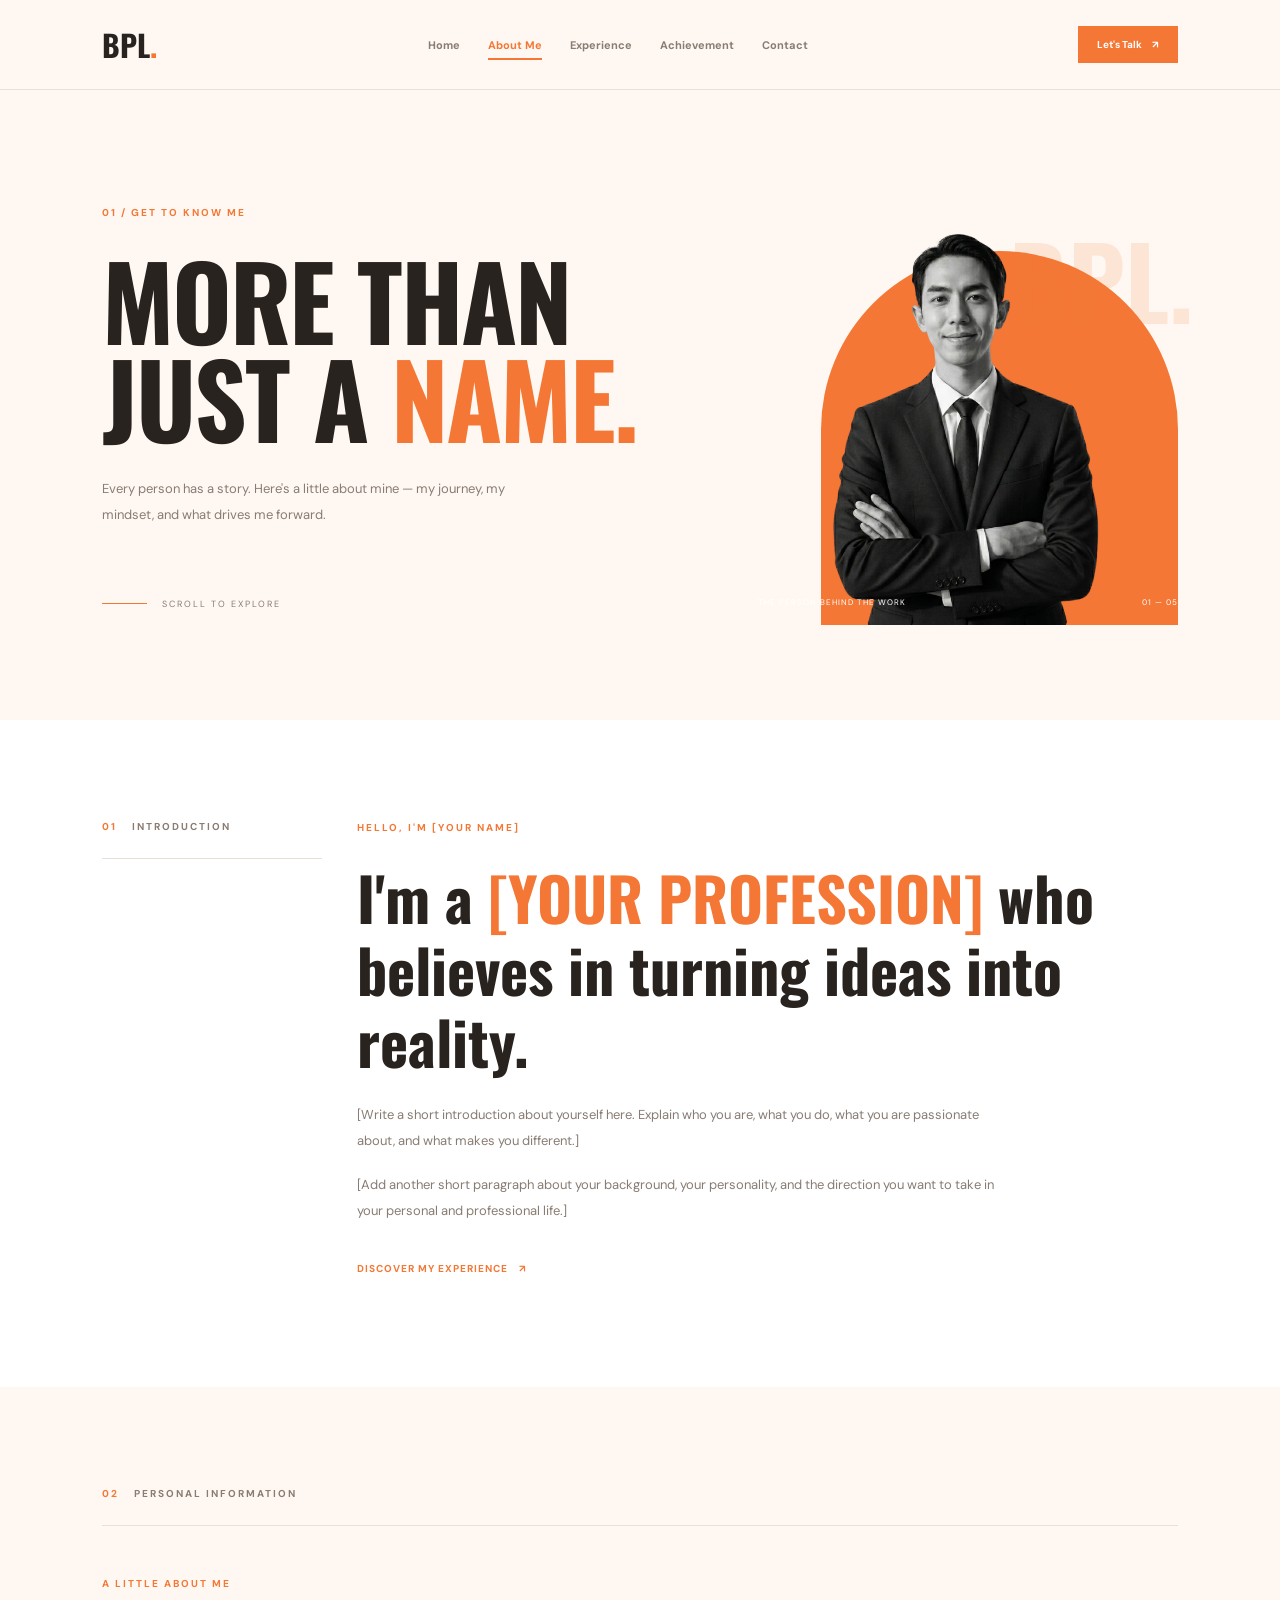
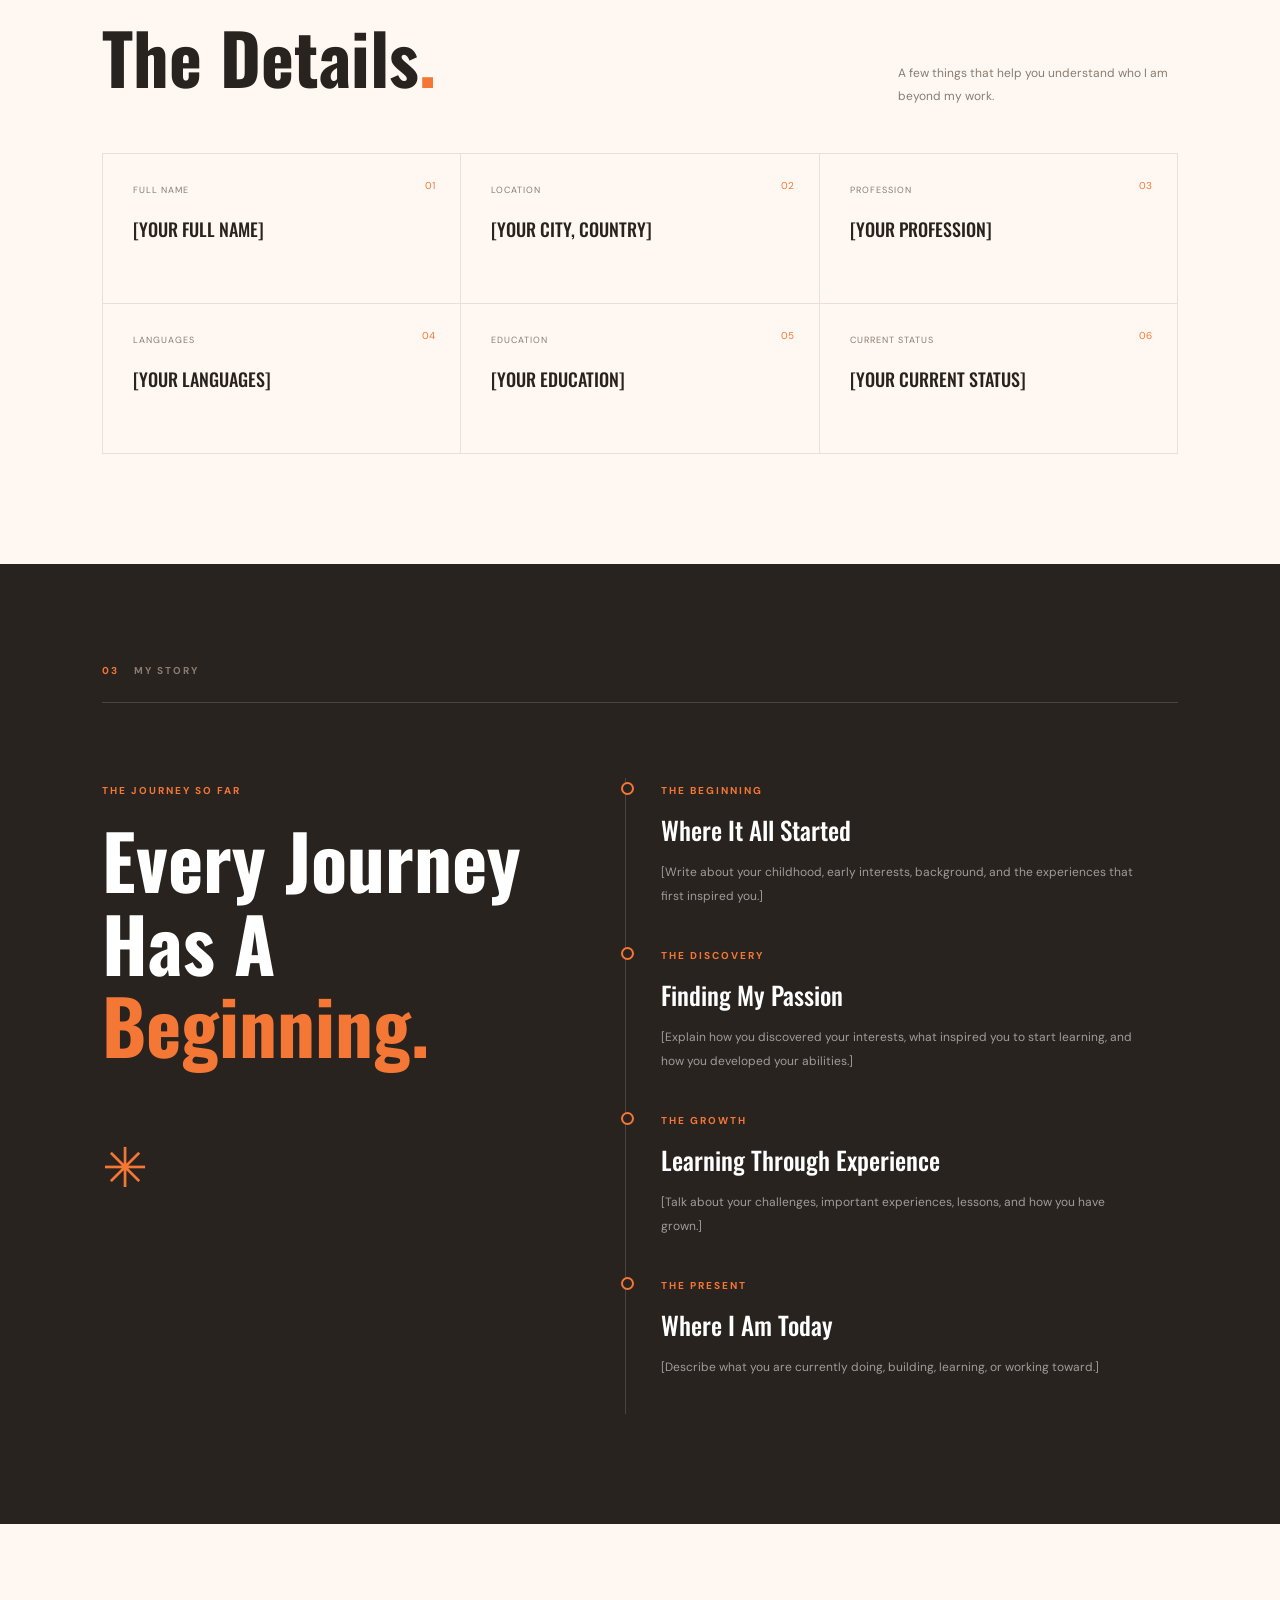
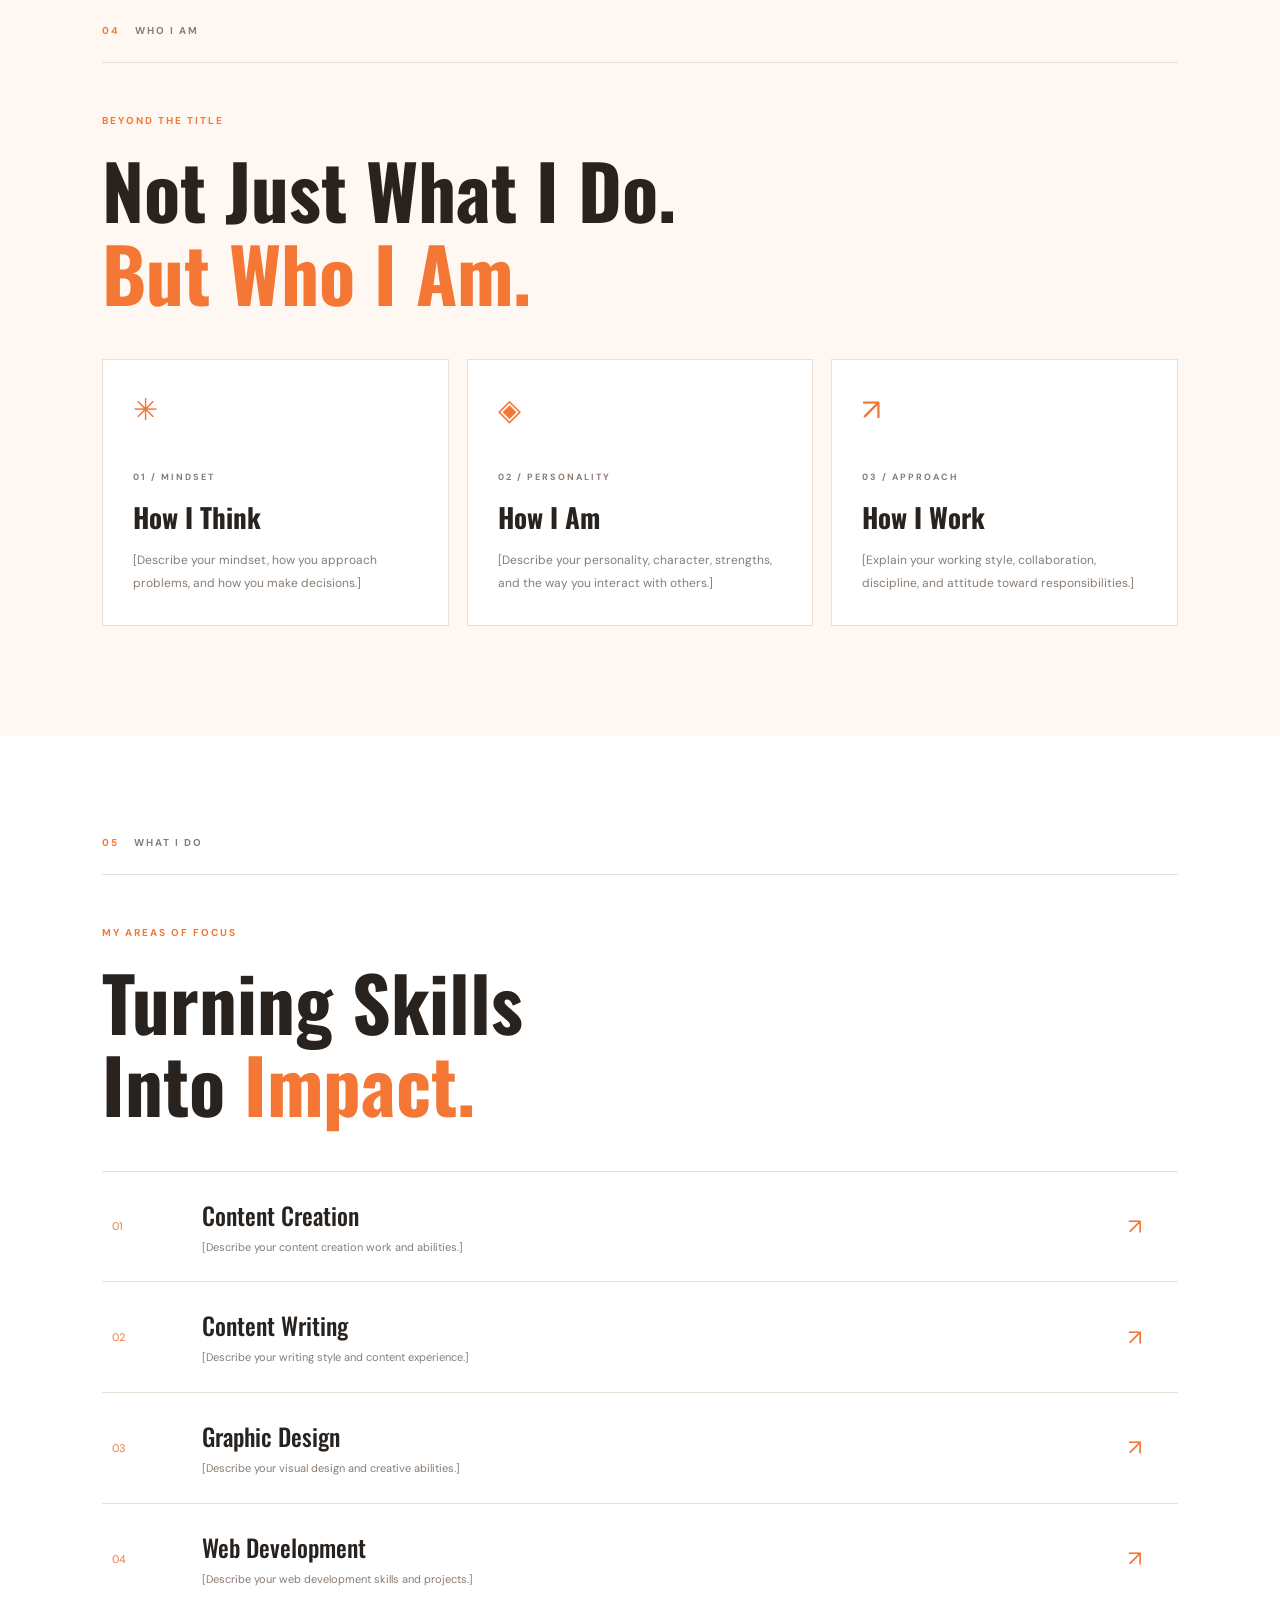
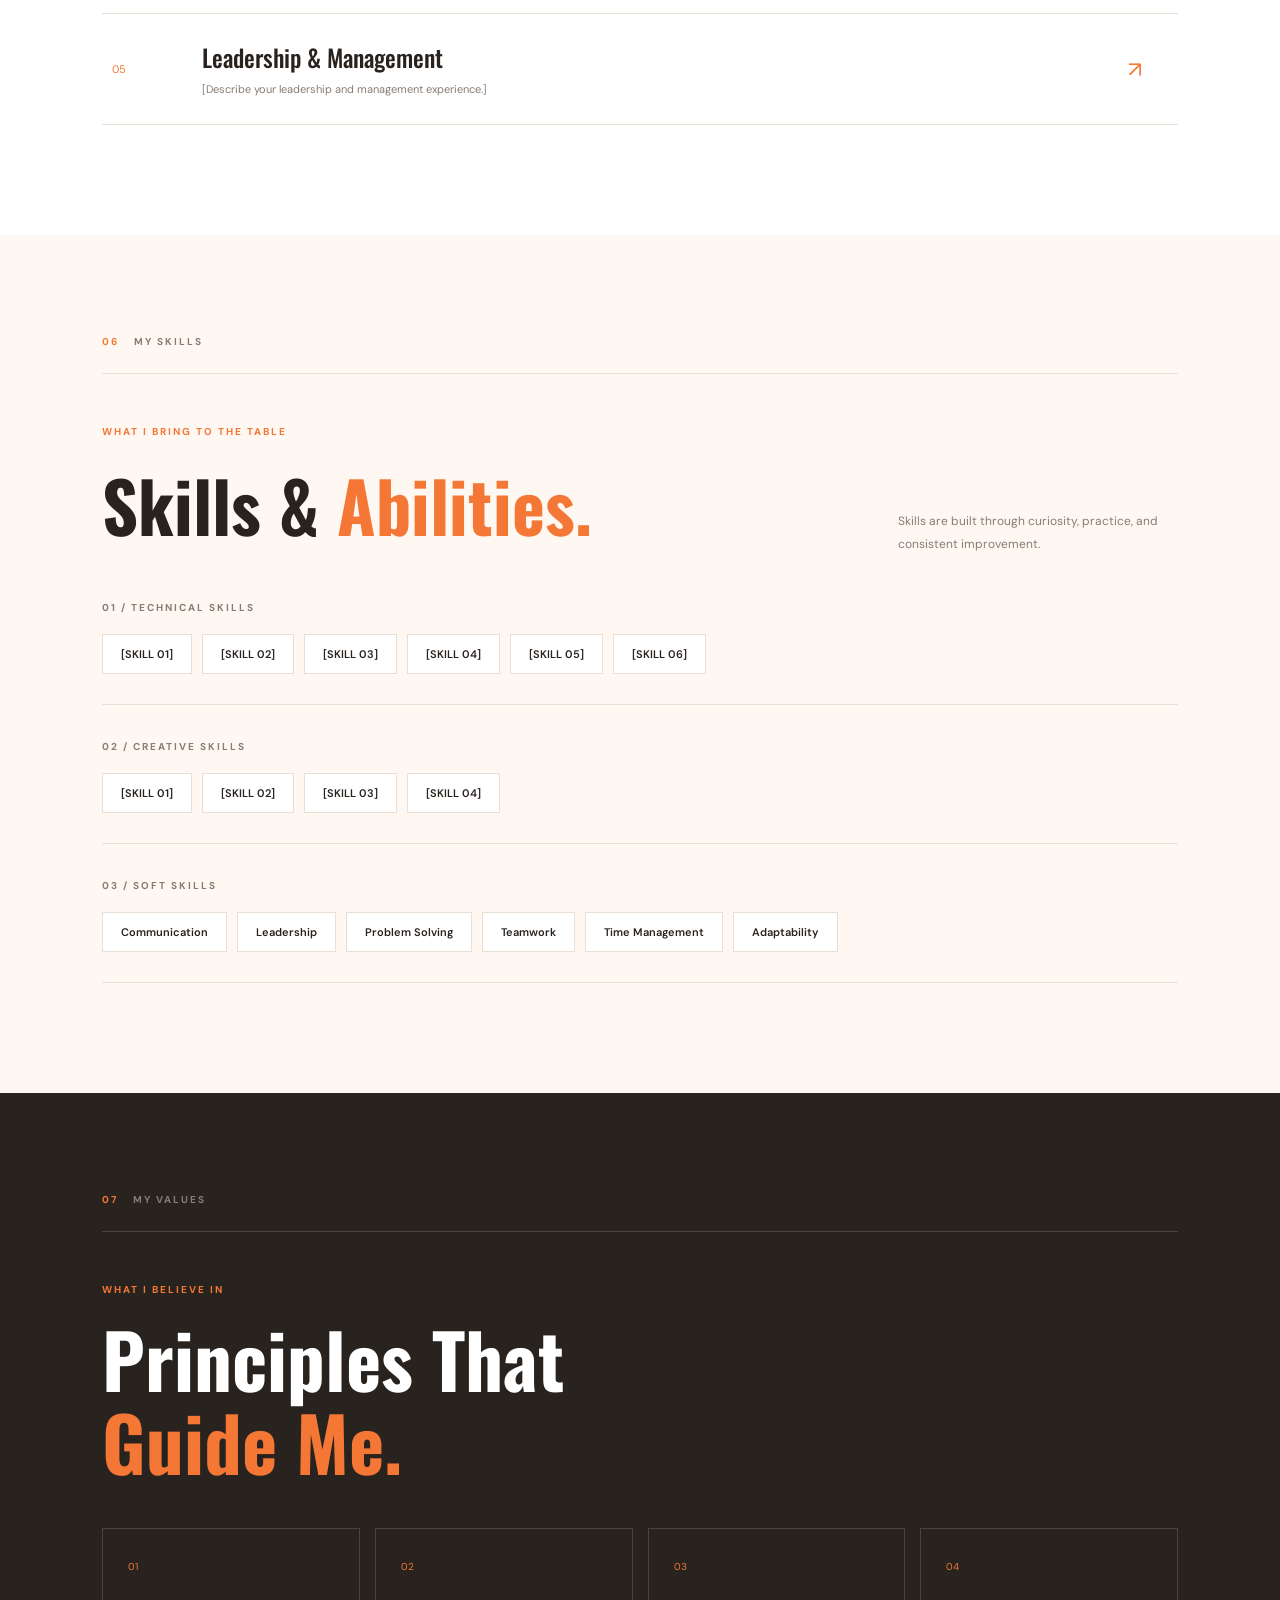
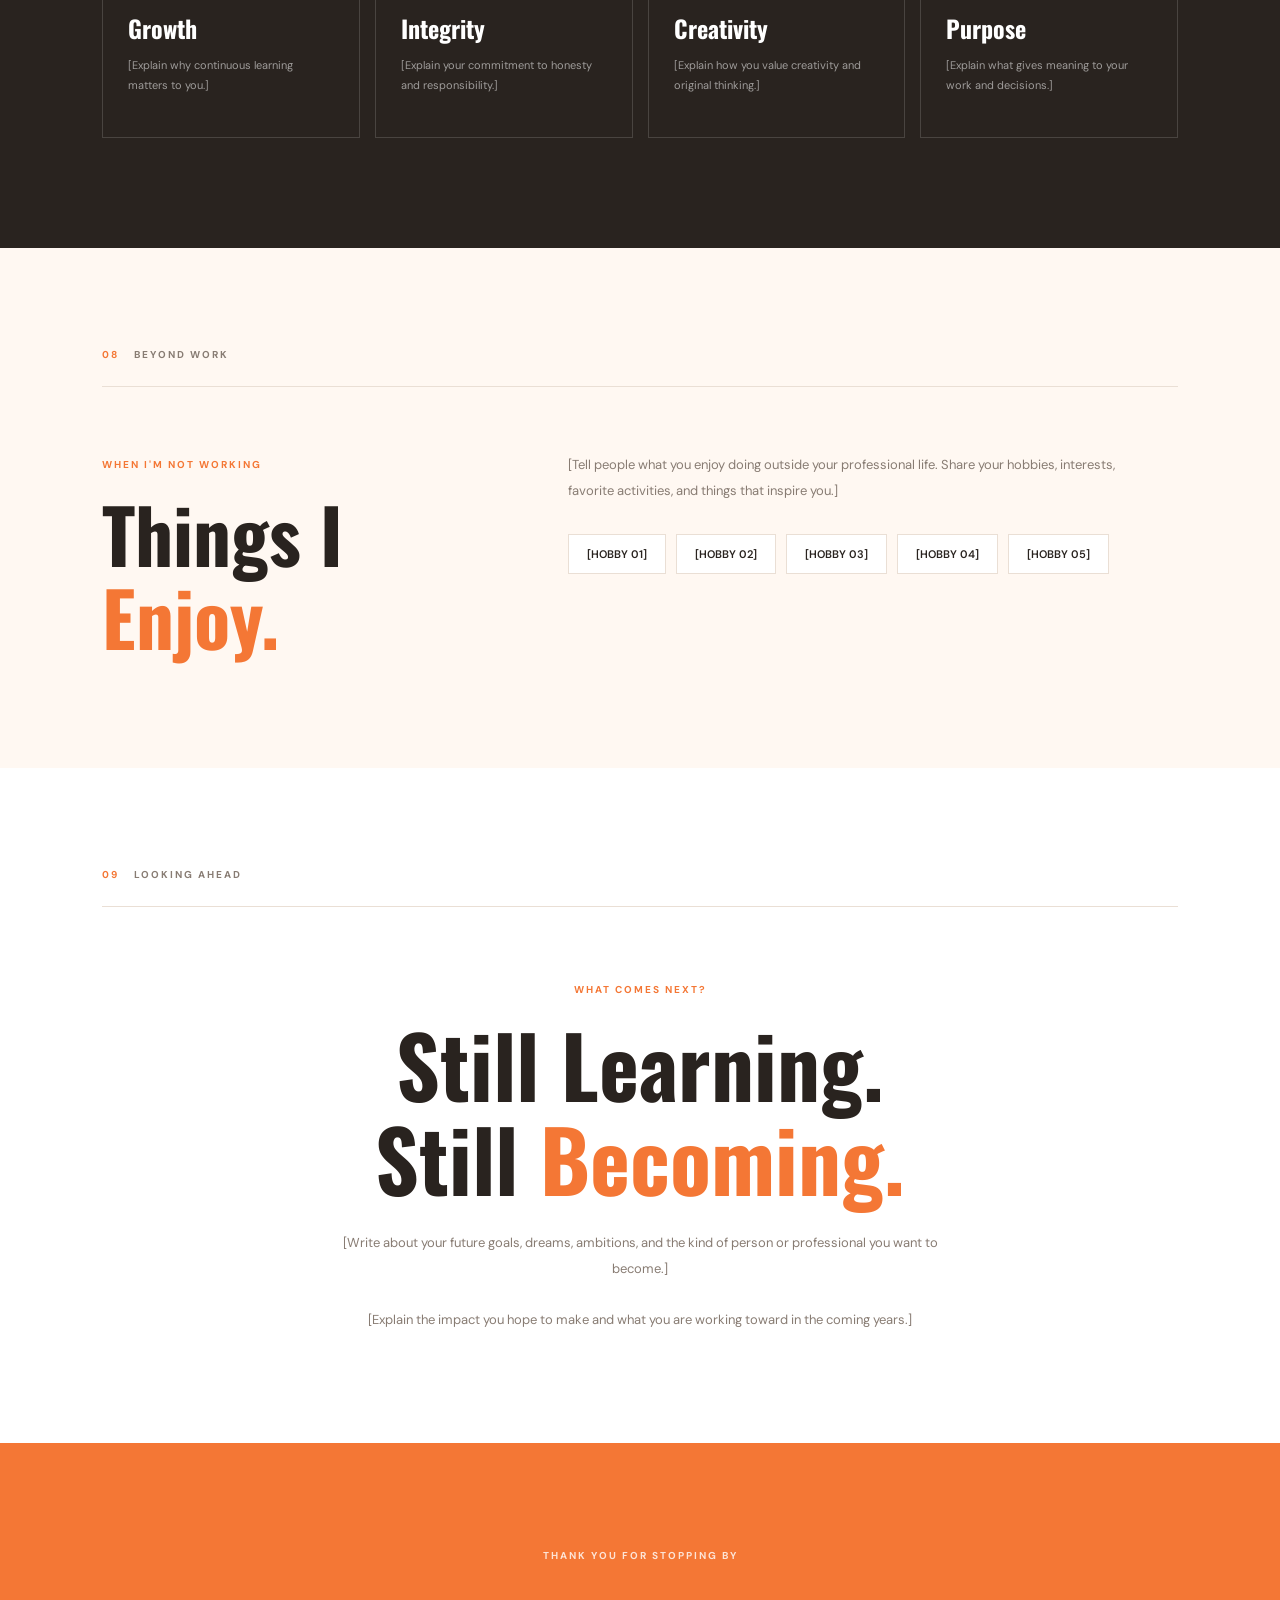
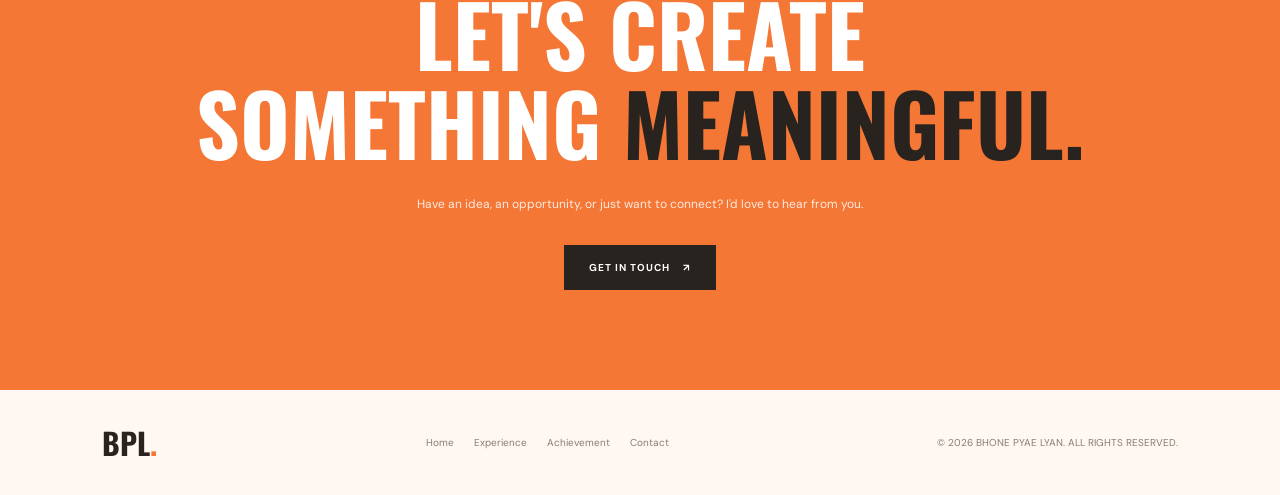
==== Pages/about.html @ 63e43ab2 "Create about.html" ====
<!DOCTYPE html>
<html lang="en">

<head>
    <meta charset="UTF-8">
    <meta name="viewport" content="width=device-width, initial-scale=1.0">

    <title>About Me | Bhone Pyae Lyan</title>

    <meta name="description" content="Get to know more about me, my background, skills, values and goals.">

    <link rel="stylesheet" href="../css/style.css">
    <link rel="stylesheet" href="../css/about.css">

    <link rel="preconnect" href="https://fonts.googleapis.com">
    <link rel="preconnect" href="https://fonts.gstatic.com" crossorigin>

    <link href="https://fonts.googleapis.com/css2?family=DM+Sans:wght@400;500;600;700;800&family=Oswald:wght@400;500;600;700&display=swap" rel="stylesheet">
</head>

<body class="about-page">

    <!-- NAVIGATION -->
    <header class="page-header">
        <a href="../index.html" class="page-logo">BPL<span>.</span></a>

        <nav class="page-nav">
            <a href="../index.html">Home</a>
            <a href="about.html" class="active">About Me</a>
            <a href="experience.html">Experience</a>
            <a href="achievement.html">Achievement</a>
            <a href="contact.html">Contact</a>
        </nav>

        <a href="contact.html" class="nav-contact-btn">
            Let's Talk <span>↗</span>
        </a>

        <button class="mobile-menu-btn" id="mobileMenuBtn" aria-label="Open navigation" aria-expanded="false">
            <span></span>
            <span></span>
        </button>
    </header>


    <main>

        <!-- PAGE HERO -->
        <section class="about-hero">

            <div class="about-hero-left">

                <span class="about-eyebrow">
                    01 / GET TO KNOW ME
                </span>

                <h1>
                    MORE THAN<br>
                    JUST A <span>NAME.</span>
                </h1>

                <p class="about-hero-description">
                    Every person has a story.
                    Here's a little about mine —
                    my journey, my mindset, and what drives me forward.
                </p>

                <div class="about-hero-bottom">
                    <span class="about-scroll-line"></span>
                    <span>SCROLL TO EXPLORE</span>
                </div>

            </div>

            <div class="about-hero-right">

                <div class="about-image-frame">
                    <div class="about-image-orange"></div>

                    <img
                        src="../image/Profile.png"
                        alt="Your profile portrait"
                        class="about-main-image"
                    >

                    <div class="about-image-caption">
                        <span>THE PERSON BEHIND THE WORK</span>
                        <span>01 — 05</span>
                    </div>
                </div>

                <div class="about-image-decoration">BPL.</div>

            </div>

        </section>


        <!-- INTRODUCTION -->
        <section class="about-intro-section">

            <div class="about-section-label">
                <span>01</span>
                <span>INTRODUCTION</span>
            </div>

            <div class="about-intro-content">

                <span class="about-small-heading">
                    HELLO, I'M [YOUR NAME]
                </span>

                <h2>
                    I'm a <span>[YOUR PROFESSION]</span>
                    who believes in turning ideas into reality.
                </h2>

                <p>
                    [Write a short introduction about yourself here.
                    Explain who you are, what you do, what you are
                    passionate about, and what makes you different.]
                </p>

                <p>
                    [Add another short paragraph about your background,
                    your personality, and the direction you want to take
                    in your personal and professional life.]
                </p>

                <a href="../Pages/experience.html" class="about-text-link">
                    DISCOVER MY EXPERIENCE <span>↗</span>
                </a>

            </div>

        </section>


        <!-- PERSONAL INFORMATION -->
        <section class="about-personal-section">

            <div class="about-section-label">
                <span>02</span>
                <span>PERSONAL INFORMATION</span>
            </div>

            <div class="about-personal-heading">
                <div>
                    <span class="about-small-heading">A LITTLE ABOUT ME</span>
                    <h2>The Details<span>.</span></h2>
                </div>

                <p>
                    A few things that help you understand
                    who I am beyond my work.
                </p>
            </div>

            <div class="personal-info-grid">

                <div class="personal-info-card">
                    <span class="info-number">01</span>
                    <span class="info-label">FULL NAME</span>
                    <h3>[YOUR FULL NAME]</h3>
                </div>

                <div class="personal-info-card">
                    <span class="info-number">02</span>
                    <span class="info-label">LOCATION</span>
                    <h3>[YOUR CITY, COUNTRY]</h3>
                </div>

                <div class="personal-info-card">
                    <span class="info-number">03</span>
                    <span class="info-label">PROFESSION</span>
                    <h3>[YOUR PROFESSION]</h3>
                </div>

                <div class="personal-info-card">
                    <span class="info-number">04</span>
                    <span class="info-label">LANGUAGES</span>
                    <h3>[YOUR LANGUAGES]</h3>
                </div>

                <div class="personal-info-card">
                    <span class="info-number">05</span>
                    <span class="info-label">EDUCATION</span>
                    <h3>[YOUR EDUCATION]</h3>
                </div>

                <div class="personal-info-card">
                    <span class="info-number">06</span>
                    <span class="info-label">CURRENT STATUS</span>
                    <h3>[YOUR CURRENT STATUS]</h3>
                </div>

            </div>

        </section>


        <!-- MY STORY -->
        <section class="about-story-section">

            <div class="about-section-label">
                <span>03</span>
                <span>MY STORY</span>
            </div>

            <div class="about-story-layout">

                <div class="about-story-title">
                    <span class="about-small-heading">THE JOURNEY SO FAR</span>
                    <h2>
                        Every Journey<br>
                        Has A <span>Beginning.</span>
                    </h2>

                    <div class="story-decoration">
                        <span>✳</span>
                    </div>
                </div>

                <div class="about-story-content">

                    <div class="story-block">
                        <span class="story-period">THE BEGINNING</span>
                        <h3>Where It All Started</h3>
                        <p>
                            [Write about your childhood, early interests,
                            background, and the experiences that first
                            inspired you.]
                        </p>
                    </div>

                    <div class="story-block">
                        <span class="story-period">THE DISCOVERY</span>
                        <h3>Finding My Passion</h3>
                        <p>
                            [Explain how you discovered your interests,
                            what inspired you to start learning,
                            and how you developed your abilities.]
                        </p>
                    </div>

                    <div class="story-block">
                        <span class="story-period">THE GROWTH</span>
                        <h3>Learning Through Experience</h3>
                        <p>
                            [Talk about your challenges, important
                            experiences, lessons, and how you have grown.]
                        </p>
                    </div>

                    <div class="story-block">
                        <span class="story-period">THE PRESENT</span>
                        <h3>Where I Am Today</h3>
                        <p>
                            [Describe what you are currently doing,
                            building, learning, or working toward.]
                        </p>
                    </div>

                </div>

            </div>

        </section>


        <!-- WHO I AM -->
        <section class="about-personality-section">

            <div class="about-section-label">
                <span>04</span>
                <span>WHO I AM</span>
            </div>

            <div class="personality-heading">
                <span class="about-small-heading">BEYOND THE TITLE</span>
                <h2>Not Just What I Do.<br><span>But Who I Am.</span></h2>
            </div>

            <div class="personality-grid">

                <article class="personality-card">
                    <span class="personality-icon">✳</span>
                    <span class="personality-index">01 / MINDSET</span>
                    <h3>How I Think</h3>
                    <p>
                        [Describe your mindset, how you approach
                        problems, and how you make decisions.]
                    </p>
                </article>

                <article class="personality-card">
                    <span class="personality-icon">◈</span>
                    <span class="personality-index">02 / PERSONALITY</span>
                    <h3>How I Am</h3>
                    <p>
                        [Describe your personality, character,
                        strengths, and the way you interact with others.]
                    </p>
                </article>

                <article class="personality-card">
                    <span class="personality-icon">↗</span>
                    <span class="personality-index">03 / APPROACH</span>
                    <h3>How I Work</h3>
                    <p>
                        [Explain your working style, collaboration,
                        discipline, and attitude toward responsibilities.]
                    </p>
                </article>

            </div>

        </section>


        <!-- WHAT I DO -->
        <section class="about-services-section">

            <div class="about-section-label">
                <span>05</span>
                <span>WHAT I DO</span>
            </div>

            <div class="about-services-heading">
                <span class="about-small-heading">MY AREAS OF FOCUS</span>
                <h2>Turning Skills<br>Into <span>Impact.</span></h2>
            </div>

            <div class="service-list">

                <div class="service-item">
                    <span class="service-number">01</span>
                    <div>
                        <h3>Content Creation</h3>
                        <p>[Describe your content creation work and abilities.]</p>
                    </div>
                    <span class="service-arrow">↗</span>
                </div>

                <div class="service-item">
                    <span class="service-number">02</span>
                    <div>
                        <h3>Content Writing</h3>
                        <p>[Describe your writing style and content experience.]</p>
                    </div>
                    <span class="service-arrow">↗</span>
                </div>

                <div class="service-item">
                    <span class="service-number">03</span>
                    <div>
                        <h3>Graphic Design</h3>
                        <p>[Describe your visual design and creative abilities.]</p>
                    </div>
                    <span class="service-arrow">↗</span>
                </div>

                <div class="service-item">
                    <span class="service-number">04</span>
                    <div>
                        <h3>Web Development</h3>
                        <p>[Describe your web development skills and projects.]</p>
                    </div>
                    <span class="service-arrow">↗</span>
                </div>

                <div class="service-item">
                    <span class="service-number">05</span>
                    <div>
                        <h3>Leadership & Management</h3>
                        <p>[Describe your leadership and management experience.]</p>
                    </div>
                    <span class="service-arrow">↗</span>
                </div>

            </div>

        </section>


        <!-- SKILLS -->
        <section class="about-skills-section">

            <div class="about-section-label">
                <span>06</span>
                <span>MY SKILLS</span>
            </div>

            <div class="skills-heading">
                <div>
                    <span class="about-small-heading">WHAT I BRING TO THE TABLE</span>
                    <h2>Skills & <span>Abilities.</span></h2>
                </div>

                <p>
                    Skills are built through curiosity,
                    practice, and consistent improvement.
                </p>
            </div>

            <div class="skills-groups">

                <div class="skills-group">
                    <span class="skills-group-label">01 / TECHNICAL SKILLS</span>

                    <div class="skill-tags">
                        <span>[SKILL 01]</span>
                        <span>[SKILL 02]</span>
                        <span>[SKILL 03]</span>
                        <span>[SKILL 04]</span>
                        <span>[SKILL 05]</span>
                        <span>[SKILL 06]</span>
                    </div>
                </div>

                <div class="skills-group">
                    <span class="skills-group-label">02 / CREATIVE SKILLS</span>

                    <div class="skill-tags">
                        <span>[SKILL 01]</span>
                        <span>[SKILL 02]</span>
                        <span>[SKILL 03]</span>
                        <span>[SKILL 04]</span>
                    </div>
                </div>

                <div class="skills-group">
                    <span class="skills-group-label">03 / SOFT SKILLS</span>

                    <div class="skill-tags">
                        <span>Communication</span>
                        <span>Leadership</span>
                        <span>Problem Solving</span>
                        <span>Teamwork</span>
                        <span>Time Management</span>
                        <span>Adaptability</span>
                    </div>
                </div>

            </div>

        </section>


        <!-- MY VALUES -->
        <section class="about-values-section">

            <div class="about-section-label">
                <span>07</span>
                <span>MY VALUES</span>
            </div>

            <div class="values-heading">
                <span class="about-small-heading">WHAT I BELIEVE IN</span>
                <h2>Principles That<br><span>Guide Me.</span></h2>
            </div>

            <div class="values-grid">

                <div class="value-card">
                    <span>01</span>
                    <h3>Growth</h3>
                    <p>[Explain why continuous learning matters to you.]</p>
                </div>

                <div class="value-card">
                    <span>02</span>
                    <h3>Integrity</h3>
                    <p>[Explain your commitment to honesty and responsibility.]</p>
                </div>

                <div class="value-card">
                    <span>03</span>
                    <h3>Creativity</h3>
                    <p>[Explain how you value creativity and original thinking.]</p>
                </div>

                <div class="value-card">
                    <span>04</span>
                    <h3>Purpose</h3>
                    <p>[Explain what gives meaning to your work and decisions.]</p>
                </div>

            </div>

        </section>


        <!-- INTERESTS -->
        <section class="about-interests-section">

            <div class="about-section-label">
                <span>08</span>
                <span>BEYOND WORK</span>
            </div>

            <div class="interests-layout">

                <div>
                    <span class="about-small-heading">WHEN I'M NOT WORKING</span>
                    <h2>Things I<br><span>Enjoy.</span></h2>
                </div>

                <div class="interests-content">
                    <p>
                        [Tell people what you enjoy doing outside your
                        professional life. Share your hobbies, interests,
                        favorite activities, and things that inspire you.]
                    </p>

                    <div class="interest-tags">
                        <span>[HOBBY 01]</span>
                        <span>[HOBBY 02]</span>
                        <span>[HOBBY 03]</span>
                        <span>[HOBBY 04]</span>
                        <span>[HOBBY 05]</span>
                    </div>
                </div>

            </div>

        </section>


        <!-- FUTURE GOALS -->
        <section class="about-goals-section">

            <div class="about-section-label">
                <span>09</span>
                <span>LOOKING AHEAD</span>
            </div>

            <div class="goals-content">

                <span class="about-small-heading">WHAT COMES NEXT?</span>

                <h2>
                    Still Learning.<br>
                    Still <span>Becoming.</span>
                </h2>

                <p>
                    [Write about your future goals, dreams,
                    ambitions, and the kind of person or professional
                    you want to become.]
                </p>

                <p>
                    [Explain the impact you hope to make and
                    what you are working toward in the coming years.]
                </p>

            </div>

        </section>


        <!-- CTA -->
        <section class="about-cta-section">

            <span class="about-small-heading">THANK YOU FOR STOPPING BY</span>

            <h2>
                LET'S CREATE<br>
                SOMETHING <span>MEANINGFUL.</span>
            </h2>

            <p>
                Have an idea, an opportunity, or just want to connect?
                I'd love to hear from you.
            </p>

            <a href="contact.html" class="about-cta-button">
                GET IN TOUCH <span>↗</span>
            </a>

        </section>

    </main>


    <!-- FOOTER -->
    <footer class="about-footer">

        <a href="../index.html" class="page-logo">
            BPL<span>.</span>
        </a>

        <div class="about-footer-links">
            <a href="../index.html">Home</a>
            <a href="experience.html">Experience</a>
            <a href="achievement.html">Achievement</a>
            <a href="contact.html">Contact</a>
        </div>

        <p>© 2026 BHONE PYAE LYAN. ALL RIGHTS RESERVED.</p>

    </footer>


    <script src="../JS/about.js"></script>

</body>
</html>
---- css/style.css ----
/* =========================================
   BPL PORTFOLIO
   STYLE SHEET
========================================= */

:root {
    --orange: #f47735;
    --orange-dark: #df5c20;
    --cream: #fff8f2;
    --dark: #29231f;
    --text: #766b63;
    --muted: #a49a91;
    --border: #eadfd5;
    --white: #ffffff;
    --heading: "Oswald", sans-serif;
    --body: "DM Sans", sans-serif;
}

* {
    margin: 0;
    padding: 0;
    box-sizing: border-box;
}

html {
    scroll-behavior: smooth;
    scroll-padding-top: 80px;
}

body {
    font-family: var(--body);
    color: var(--dark);
    background: var(--cream);
    overflow-x: hidden;
}

button,
a {
    font: inherit;
    -webkit-tap-highlight-color: transparent;
}

a {
    color: inherit;
    text-decoration: none;
}

button {
    cursor: pointer;
}

img {
    display: block;
    max-width: 100%;
}

.section {
    position: relative;
    padding: 110px 8%;
}

/* LOADER */

.loader {
    position: fixed;
    inset: 0;
    z-index: 9999;
    display: flex;
    flex-direction: column;
    align-items: center;
    justify-content: center;
    gap: 18px;
    background: var(--dark);
    color: white;
    transition: opacity .5s ease, visibility .5s ease;
}

.loader span {
    font-family: var(--heading);
    font-size: 35px;
    letter-spacing: 5px;
}

.loader-line {
    width: 90px;
    height: 3px;
    background: var(--orange);
    animation: loaderMove 1s infinite alternate;
}

.loader.hide {
    opacity: 0;
    visibility: hidden;
}

@keyframes loaderMove {
    from { width: 20px; }
    to { width: 110px; }
}

/* HERO */

.hero {
    position: relative;
    min-height: 100vh;
    padding: 35px 8% 80px;
    overflow: hidden;
    background: var(--cream);
}

.hero-top {
    position: relative;
    z-index: 5;
    display: flex;
    align-items: center;
    justify-content: space-between;
}

.mini-logo {
    display: flex;
    align-items: center;
    gap: 8px;
    font-family: var(--heading);
    font-size: 27px;
    font-weight: 700;
}

.mini-logo > span:last-child {
    color: var(--orange);
}

.mini-logo-dot,
.status-dot {
    width: 9px;
    height: 9px;
    border-radius: 50%;
    background: var(--orange);
}

.hero-status {
    display: flex;
    align-items: center;
    gap: 10px;
    color: var(--text);
    font-size: 12px;
}

.hero-status .status-dot {
    background: #6c9b64;
    box-shadow: 0 0 0 5px rgba(108,155,100,.12);
}

.hero-outline {
    position: absolute;
    border: 1px solid rgba(244,119,53,.13);
    border-radius: 50%;
    pointer-events: none;
}

.outline-one {
    width: 570px;
    height: 570px;
    right: -80px;
    top: 120px;
}

.outline-two {
    width: 430px;
    height: 430px;
    right: -10px;
    top: 190px;
}

.hero-content {
    position: relative;
    z-index: 3;
    width: 60%;
    padding-top: 120px;
}

.hero-small-text,
.section-eyebrow,
.panel-label {
    color: var(--orange);
    font-size: 11px;
    font-weight: 700;
    letter-spacing: 3px;
}

.hero-logo {
    margin: 10px 0 28px;
    font-family: var(--heading);
    font-size: clamp(75px, 12vw, 170px);
    line-height: .95;
    font-weight: 700;
    letter-spacing: -5px;
}

.logo-f {
    color: var(--orange);
}

.logo-period {
    color: var(--orange);
}

.hero-caption {
    position: relative;
    max-width: 440px;
    padding-left: 28px;
}

.quote-symbol {
    position: absolute;
    left: 0;
    top: -15px;
    color: var(--orange);
    font-family: Georgia, serif;
    font-size: 35px;
}

.hero-caption p {
    color: var(--text);
    font-size: 13px;
    line-height: 1.9;
}

.quote-divider {
    width: 35px;
    height: 2px;
    margin: 17px 0 12px;
    background: var(--orange);
}

.quote-author {
    display: flex;
    flex-direction: column;
    font-size: 12px;
    font-weight: 700;
}

.quote-author small {
    margin-top: 3px;
    color: var(--muted);
    font-size: 10px;
    font-weight: 400;
}

.hero-nav {
    display: flex;
    flex-wrap: wrap;
    gap: 12px 28px;
    margin-top: 48px;
}

.nav-link {
    display: flex;
    align-items: center;
    gap: 8px;
    font-size: 12px;
    font-weight: 700;
    transition: color .25s ease;
}

.nav-link:hover {
    color: var(--orange);
}

.nav-icon {
    color: var(--orange);
    font-size: 10px;
}

.hero-portrait {
    position: absolute;
    right: 9%;
    bottom: 0;
    width: 34%;
    height: 70%;
}

.portrait-orange {
    position: absolute;
    right: 0;
    bottom: 0;
    width: 90%;
    height: 75%;
    background: var(--orange);
    border-radius: 220px 220px 0 0;
}

.portrait-outline {
    position: absolute;
    top: 0;
    right: -25px;
    width: 90%;
    height: 85%;
    border: 1px solid var(--orange);
    border-radius: 220px 220px 0 0;
}

.hero-profile {
    position: absolute;
    z-index: 2;
    right: 0;
    bottom: 0;
    width: 100%;
    height: 100%;
    object-fit: contain;
    object-position: bottom;
    transition: transform .2s ease;
}

.portrait-label {
    position: absolute;
    z-index: 3;
    right: -25px;
    bottom: 35px;
    display: flex;
    flex-direction: column;
    gap: 5px;
    color: white;
    font-size: 9px;
    letter-spacing: 2px;
}

.hero-decoration {
    position: absolute;
    right: 6%;
    top: 22%;
    display: flex;
    gap: 8px;
}

.deco-dot {
    width: 5px;
    height: 5px;
    border-radius: 50%;
    background: var(--orange);
}

.hero-bottom-note {
    position: absolute;
    left: 8%;
    bottom: 25px;
    display: flex;
    align-items: center;
    gap: 15px;
    color: var(--muted);
    font-size: 9px;
    letter-spacing: 2px;
}

.scroll-arrow {
    color: var(--orange);
    font-size: 20px;
}

/* ABOUT */

.about-section {
    display: grid;
    grid-template-columns: 250px 1fr;
    min-height: 650px;
    padding: 0;
    background: var(--dark);
    color: white;
}

.about-sidebar {
    position: relative;
    display: flex;
    flex-direction: column;
    padding: 80px 40px;
    border-right: 1px solid rgba(255,255,255,.1);
}

.sidebar-heading {
    margin-bottom: 65px;
    color: var(--orange);
    font-size: 10px;
    letter-spacing: 2px;
}

.sidebar-circle {
    position: absolute;
    top: 125px;
    left: 40px;
    width: 65px;
    height: 65px;
    border: 1px solid rgba(244,119,53,.5);
    border-radius: 50%;
}

.sidebar-item {
    position: relative;
    z-index: 1;
    display: flex;
    align-items: center;
    gap: 15px;
    padding: 18px 0;
    border: 0;
    border-bottom: 1px solid rgba(255,255,255,.1);
    background: transparent;
    color: rgba(255,255,255,.55);
    text-align: left;
    transition: color .25s ease;
}

.sidebar-item span {
    color: var(--orange);
    font-size: 10px;
}

.sidebar-item.active,
.sidebar-item:hover {
    color: white;
}

.sidebar-bottom {
    margin-top: auto;
    color: rgba(255,255,255,.3);
    font-size: 10px;
    line-height: 1.8;
    letter-spacing: 3px;
}

.about-content {
    position: relative;
    padding: 75px 10%;
    overflow: hidden;
}

.about-top-label {
    display: flex;
    justify-content: space-between;
    color: var(--orange);
    font-size: 10px;
    letter-spacing: 2px;
}

.about-number {
    color: rgba(255,255,255,.3);
}

.about-panel {
    display: none;
    max-width: 570px;
    padding-top: 80px;
    animation: fadeUp .4s ease;
}

.about-panel.active {
    display: block;
}

.about-panel h2 {
    margin: 18px 0;
    font-family: var(--heading);
    font-size: clamp(55px, 7vw, 90px);
    line-height: 1.08;
}

.about-panel h2 span {
    color: var(--orange);
}

.about-panel p {
    max-width: 450px;
    color: rgba(255,255,255,.55);
    font-size: 13px;
    line-height: 2;
}

.about-cta {
    display: inline-block;
    margin-top: 28px;
    color: var(--orange);
    font-size: 12px;
    font-weight: 700;
}

.about-deco {
    position: absolute;
    right: 10%;
    bottom: 10%;
    color: var(--orange);
}

.deco-star {
    font-size: 45px;
}

.deco-small-circle {
    display: block;
    width: 10px;
    height: 10px;
    margin: 10px auto;
    border: 1px solid var(--orange);
    border-radius: 50%;
}

/* EXPERIENCE */

.experience-section {
    background: var(--cream);
}

.section-heading {
    display: flex;
    align-items: flex-end;
    justify-content: space-between;
    gap: 30px;
    margin-bottom: 55px;
}

.section-heading h2,
.achievement-heading h2 {
    margin-top: 12px;
    font-family: var(--heading);
    font-size: clamp(48px, 6vw, 75px);
    line-height: 1;
}

.section-heading h2 span,
.achievement-heading h2 span {
    color: var(--orange);
}

.section-heading > p {
    color: var(--text);
    font-size: 13px;
    line-height: 1.8;
}

.experience-layout {
    display: grid;
    grid-template-columns: minmax(0, .9fr) minmax(0, 1.1fr);
    align-items: start;
    gap: 30px;
}

.experience-chart-card,
.experience-card {
    min-width: 0;
    padding: 35px;
    border: 1px solid var(--border);
    background: var(--white);
}

.chart-heading {
    display: flex;
    justify-content: space-between;
    gap: 10px;
    color: var(--dark);
    font-size: 10px;
    font-weight: 700;
    letter-spacing: 1px;
}

/* GRAPH ALIGNMENT FIX */

.chart {
    position: relative;
    display: grid;
    grid-template-columns: 25px minmax(0, 1fr);
    height: 250px;
    margin-top: 35px;
}

.chart-grid {
    grid-column: 1;
    grid-row: 1;
    display: flex;
    flex-direction: column;
    justify-content: space-between;
    height: 210px;
    padding-bottom: 0;
}

.grid-line {
    position: relative;
    display: flex;
    align-items: center;
    width: 100%;
    height: 1px;
    background: transparent;
}

.grid-line::after {
    position: absolute;
    z-index: 0;
    left: 25px;
    right: -1000px;
    height: 1px;
    background: #eee8e2;
    content: "";
}

.grid-line span {
    position: relative;
    z-index: 1;
    width: 18px;
    color: var(--muted);
    font-size: 10px;
    line-height: 1;
}

.chart-bars {
    grid-column: 2;
    grid-row: 1;
    display: grid;
    grid-template-columns: repeat(6, minmax(0, 1fr));
    align-items: stretch;
    gap: 10px;
    height: 250px;
    min-width: 0;
}

.bar-item {
    display: grid;
    grid-template-rows: 210px 30px;
    justify-items: center;
    align-items: end;
    min-width: 0;
    height: 240px;
}

.bar {
    align-self: end;
    width: min(38px, 70%);
    height: 0;
    min-height: 0;
    border-radius: 5px 5px 0 0;
    transition: height 1.1s cubic-bezier(.2,.8,.2,1);
}

.bar.animated {
    height: calc(var(--bar-height) * 1%);
}

.bar.cc {
    --bar-height: 100;
    background: #f47735;
}

.bar.cw {
    --bar-height: 75;
    background: #e6a06d;
}

.bar.gd {
    --bar-height: 75;
    background: #d68a52;
}

.bar.pm {
    --bar-height: 25;
    background: #c6a18a;
}

.bar.dev {
    --bar-height: 25;
    background: #8d7768;
}

.bar.teaching {
    --bar-height: 50;
    background: #e8b18a;
}

.bar-item > span {
    align-self: center;
    display: block;
    width: 100%;
    overflow: hidden;
    color: var(--text);
    font-family: var(--heading);
    font-size: 10px;
    font-weight: 600;
    text-align: center;
    white-space: nowrap;
}

.chart-footer {
    display: flex;
    justify-content: space-between;
    margin-top: 15px;
    padding-top: 18px;
    border-top: 1px solid var(--border);
    color: var(--muted);
    font-size: 10px;
}

.chart-footer-dot {
    color: var(--orange);
}

/* TIMELINE */

.experience-card-header h3 {
    margin-top: 15px;
    font-family: var(--heading);
    font-size: 45px;
    line-height: 1.05;
}

.timeline {
    position: relative;
    margin-top: 35px;
    padding-left: 20px;
}

.timeline::before {
    position: absolute;
    top: 5px;
    bottom: 5px;
    left: 5px;
    width: 1px;
    background: var(--border);
    content: "";
}

.timeline-item {
    position: relative;
    padding: 0 0 25px 15px;
}

.timeline-dot {
    position: absolute;
    top: 4px;
    left: -20px;
    width: 10px;
    height: 10px;
    border: 2px solid var(--orange);
    border-radius: 50%;
    background: white;
}

.timeline-date {
    color: var(--orange);
    font-size: 9px;
    font-weight: 700;
    letter-spacing: 1px;
}

.timeline-content h4 {
    margin-top: 5px;
    font-size: 14px;
}

.timeline-content p {
    margin-top: 3px;
    color: var(--text);
    font-size: 12px;
}

.experience-more {
    display: inline-block;
    margin-top: 15px;
    color: var(--orange);
    font-size: 10px;
    font-weight: 700;
    letter-spacing: 1px;
}

/* ACHIEVEMENT */

.achievement-section {
    background: var(--dark);
    color: white;
}

.achievement-heading {
    margin-bottom: 50px;
}

.achievement-stage {
    position: relative;
    min-height: 480px;
    overflow: hidden;
    background: #342b25;
}

.achievement-bg-text {
    position: absolute;
    top: 30px;
    left: 5%;
    color: rgba(255,255,255,.06);
    font-family: var(--heading);
    font-size: clamp(90px, 16vw, 200px);
    font-weight: 700;
}

.achievement-orange-block {
    position: absolute;
    right: 10%;
    bottom: 0;
    width: 38%;
    height: 85%;
    background: var(--orange);
    border-radius: 220px 220px 0 0;
}

.achievement-profile {
    position: absolute;
    right: 10%;
    bottom: 0;
    width: 38%;
    height: 90%;
    object-fit: contain;
    object-position: bottom;
}

.achievement-side-label {
    position: absolute;
    top: 45%;
    left: 7%;
    display: flex;
    flex-direction: column;
    color: var(--orange);
    font-size: 12px;
    font-weight: 700;
    letter-spacing: 3px;
}

.achievement-bottom-text {
    position: absolute;
    bottom: 25px;
    left: 7%;
    display: flex;
    flex-wrap: wrap;
    gap: 20px;
    color: rgba(255,255,255,.65);
    font-size: 9px;
    letter-spacing: 2px;
}

.achievement-note {
    display: flex;
    justify-content: space-between;
    gap: 20px;
    margin-top: 30px;
    color: rgba(255,255,255,.6);
    font-size: 13px;
}

.achievement-note span {
    color: var(--orange);
}

/* CONTACT */

.contact-section {
    background: var(--cream);
}

.contact-top {
    display: flex;
    justify-content: space-between;
    color: var(--orange);
    font-size: 10px;
    letter-spacing: 2px;
}

.contact-index {
    color: var(--muted);
}

.contact-main {
    display: flex;
    align-items: flex-end;
    justify-content: space-between;
    gap: 30px;
    padding: 100px 0;
}

.contact-main h2 {
    font-family: var(--heading);
    font-size: clamp(60px, 10vw, 125px);
    line-height: .95;
}

.contact-main h2 span {
    color: var(--orange);
}

.contact-button {
    flex: 0 0 auto;
    padding: 18px 28px;
    background: var(--orange);
    color: white;
    font-size: 11px;
    font-weight: 700;
    transition: background .25s ease;
}

.contact-button:hover {
    background: var(--orange-dark);
}

.contact-footer {
    display: flex;
    align-items: center;
    justify-content: space-between;
    gap: 25px;
    padding-top: 30px;
    border-top: 1px solid var(--border);
}

.contact-brand {
    font-family: var(--heading);
    font-size: 30px;
    font-weight: 700;
}

.contact-brand span {
    color: var(--orange);
}

.contact-links {
    display: flex;
    gap: 25px;
}

.contact-links a,
.contact-footer p {
    color: var(--text);
    font-size: 11px;
}

.contact-links a:hover {
    color: var(--orange);
}

/* BACK TO TOP */

.back-to-top {
    position: fixed;
    z-index: 100;
    right: 25px;
    bottom: 25px;
    display: grid;
    width: 45px;
    height: 45px;
    place-items: center;
    border-radius: 50%;
    background: var(--orange);
    color: white;
    font-size: 22px;
    opacity: 0;
    visibility: hidden;
    transform: translateY(10px);
    transition: .3s ease;
}

.back-to-top.visible {
    opacity: 1;
    visibility: visible;
    transform: translateY(0);
}

/* SCROLL REVEAL */

.reveal {
    opacity: 0;
    transform: translateY(25px);
    transition: opacity .7s ease, transform .7s ease;
}

.reveal.visible {
    opacity: 1;
    transform: translateY(0);
}

@keyframes fadeUp {
    from {
        opacity: 0;
        transform: translateY(15px);
    }
    to {
        opacity: 1;
        transform: translateY(0);
    }
}

/* RESPONSIVE */

@media (max-width: 1000px) {
    .hero-content {
        width: 65%;
    }

    .hero-portrait {
        right: 3%;
        width: 38%;
    }

    .experience-layout {
        grid-template-columns: 1fr;
    }

    .about-section {
        grid-template-columns: 200px 1fr;
    }
}

@media (max-width: 700px) {
    .section {
        padding: 75px 6%;
    }

    .hero {
        min-height: 850px;
        padding: 25px 6% 70px;
    }

    .hero-content {
        width: 100%;
        padding-top: 85px;
    }

    .hero-logo {
        font-size: clamp(65px, 16vw, 110px);
    }

    .hero-portrait {
        right: 4%;
        bottom: 0;
        width: 55%;
        height: 42%;
        opacity: .85;
    }

    .hero-nav {
        max-width: 300px;
        gap: 15px 20px;
    }

    .hero-caption {
        max-width: 350px;
    }

    .about-section {
        display: block;
    }

    .about-sidebar {
        display: flex;
        flex-direction: row;
        align-items: center;
        gap: 15px;
        padding: 25px 6%;
        overflow-x: auto;
        border-right: 0;
        border-bottom: 1px solid rgba(255,255,255,.1);
    }

    .sidebar-heading,
    .sidebar-circle,
    .sidebar-bottom {
        display: none;
    }

    .sidebar-item {
        flex: 0 0 auto;
        padding: 10px 0;
        font-size: 12px;
    }

    .about-content {
        min-height: 520px;
        padding: 45px 7%;
    }

    .about-panel {
        padding-top: 65px;
    }

    .section-heading {
        align-items: flex-start;
        flex-direction: column;
    }

    .experience-chart-card,
    .experience-card {
        padding: 24px 18px;
    }

    .chart {
        grid-template-columns: 20px minmax(0, 1fr);
    }

    .chart-bars {
        gap: 4px;
    }

    .bar-item > span {
        font-size: 9px;
    }

    .bar {
        width: 65%;
    }

    .achievement-stage {
        min-height: 370px;
    }

    .achievement-orange-block,
    .achievement-profile {
        right: 5%;
        width: 55%;
    }

    .achievement-note {
        flex-direction: column;
    }

    .contact-main {
        align-items: flex-start;
        flex-direction: column;
        padding: 70px 0;
    }

    .contact-footer {
        align-items: flex-start;
        flex-direction: column;
    }

    .contact-links {
        flex-wrap: wrap;
    }
}

@media (max-width: 400px) {
    .hero-status {
        font-size: 9px;
    }

    .chart-heading {
        font-size: 9px;
    }

    .chart {
        grid-template-columns: 18px minmax(0, 1fr);
    }

    .bar-item > span {
        font-size: 8px;
    }

    .achievement-bottom-text {
        gap: 9px;
        font-size: 8px;
    }
}


/* =========================================
   BPL PORTFOLIO - MOBILE RESPONSIVE
   ADD THIS AT THE END OF style.css
========================================= */

/* TABLET */
@media (max-width: 1024px) {

    .hero {
        padding-left: 6%;
        padding-right: 6%;
    }

    .hero-content {
        width: 65%;
    }

    .hero-portrait {
        right: 2%;
        width: 40%;
    }

    .hero-logo {
        font-size: clamp(75px, 11vw, 125px);
    }

    .section {
        padding-left: 6%;
        padding-right: 6%;
    }

    .experience-layout {
        grid-template-columns: 1fr;
    }

    .experience-chart-card {
        max-width: 100%;
    }

    .about-section {
        grid-template-columns: 210px minmax(0, 1fr);
    }

    .about-content {
        padding-left: 7%;
        padding-right: 7%;
    }
}


/* MOBILE */
@media (max-width: 768px) {

    body {
        overflow-x: hidden;
    }

    .section {
        padding: 70px 6%;
    }

    /* HERO */

    .hero {
        min-height: auto;
        padding: 25px 6% 45px;
        display: flex;
        flex-direction: column;
    }

    .hero-top {
        width: 100%;
    }

    .mini-logo {
        font-size: 23px;
    }

    .hero-status {
        font-size: 10px;
    }

    .hero-content {
        width: 100%;
        padding-top: 75px;
    }

    .hero-small-text {
        font-size: 9px;
        letter-spacing: 2px;
    }

    .hero-logo {
        margin: 15px 0 25px;
        font-size: clamp(65px, 14vw, 105px);
        letter-spacing: -3px;
        white-space: nowrap;
    }

    .hero-caption {
        max-width: 100%;
    }

    .hero-caption p {
        max-width: 340px;
        font-size: 12px;
    }

    .hero-nav {
        position: relative;
        z-index: 5;
        max-width: 100%;
        gap: 15px 22px;
        margin-top: 35px;
    }

    .nav-link {
        font-size: 11px;
    }

    .hero-portrait {
        position: relative;
        right: auto;
        bottom: auto;
        width: 75%;
        max-width: 350px;
        height: 330px;
        margin: 45px auto 0;
    }

    .portrait-label {
        right: -12px;
        bottom: 20px;
        font-size: 8px;
    }

    .portrait-outline {
        right: -12px;
    }

    .hero-outline {
        opacity: .5;
    }

    .outline-one {
        width: 350px;
        height: 350px;
        right: -180px;
        top: 300px;
    }

    .outline-two {
        width: 280px;
        height: 280px;
        right: -140px;
        top: 340px;
    }

    .hero-decoration {
        display: none;
    }

    .hero-bottom-note {
        position: relative;
        left: auto;
        bottom: auto;
        margin-top: 30px;
    }


    /* ABOUT */

    .about-section {
        display: block;
        min-height: auto;
    }

    .about-sidebar {
        display: flex;
        flex-direction: row;
        align-items: center;
        gap: 20px;
        padding: 20px 6%;
        overflow-x: auto;
        scrollbar-width: none;
    }

    .about-sidebar::-webkit-scrollbar {
        display: none;
    }

    .sidebar-heading,
    .sidebar-circle,
    .sidebar-bottom {
        display: none;
    }

    .sidebar-item {
        flex: 0 0 auto;
        padding: 12px 0;
        font-size: 12px;
        white-space: nowrap;
    }

    .about-content {
        min-height: 500px;
        padding: 45px 7%;
    }

    .about-panel {
        padding-top: 65px;
    }

    .about-panel h2 {
        font-size: clamp(55px, 12vw, 75px);
    }

    .about-panel p {
        font-size: 12px;
    }

    .about-deco {
        right: 8%;
        bottom: 7%;
    }


    /* EXPERIENCE */

    .section-heading {
        align-items: flex-start;
        flex-direction: column;
        gap: 18px;
        margin-bottom: 35px;
    }

    .section-heading h2,
    .achievement-heading h2 {
        font-size: clamp(45px, 10vw, 65px);
    }

    .experience-layout {
        grid-template-columns: minmax(0, 1fr);
        gap: 20px;
    }

    .experience-chart-card,
    .experience-card {
        width: 100%;
        padding: 25px 18px;
    }

    /* GRAPH */
    .chart {
        grid-template-columns: 22px minmax(0, 1fr);
        height: 240px;
        margin-top: 30px;
    }

    .chart-grid {
        height: 200px;
    }

    .chart-bars {
        grid-template-columns: repeat(6, minmax(0, 1fr));
        gap: 5px;
        height: 240px;
    }

    .bar-item {
        grid-template-rows: 200px 30px;
        height: 230px;
    }

    .bar {
        width: 65%;
        max-width: 30px;
    }

    .bar-item > span {
        font-size: clamp(7px, 2vw, 9px);
        letter-spacing: -.3px;
    }

    .grid-line span {
        font-size: 9px;
    }

    .chart-heading {
        font-size: 9px;
    }

    .experience-card-header h3 {
        font-size: 40px;
    }

    .timeline-item {
        padding-bottom: 23px;
    }


    /* ACHIEVEMENT */

    .achievement-heading {
        margin-bottom: 35px;
    }

    .achievement-stage {
        min-height: 380px;
    }

    .achievement-bg-text {
        top: 40px;
        left: 3%;
        font-size: 17vw;
    }

    .achievement-orange-block {
        right: 4%;
        width: 58%;
        height: 75%;
    }

    .achievement-profile {
        right: 4%;
        width: 58%;
        height: 82%;
    }

    .achievement-side-label {
        left: 6%;
        font-size: 9px;
        letter-spacing: 2px;
    }

    .achievement-bottom-text {
        left: 6%;
        bottom: 15px;
        gap: 12px;
        font-size: 8px;
    }

    .achievement-note {
        flex-direction: column;
        gap: 10px;
        font-size: 12px;
    }


    /* CONTACT */

    .contact-main {
        align-items: flex-start;
        flex-direction: column;
        gap: 35px;
        padding: 65px 0;
    }

    .contact-main h2 {
        font-size: clamp(55px, 12vw, 85px);
    }

    .contact-button {
        padding: 16px 24px;
    }

    .contact-footer {
        align-items: flex-start;
        flex-direction: column;
        gap: 20px;
    }

    .contact-links {
        flex-wrap: wrap;
        gap: 20px;
    }

    .contact-footer p {
        font-size: 9px;
    }

    .back-to-top {
        right: 15px;
        bottom: 15px;
        width: 40px;
        height: 40px;
    }

}


/* SMALL MOBILE */
@media (max-width: 480px) {

    .hero {
        padding-left: 5%;
        padding-right: 5%;
    }

    .hero-status {
        font-size: 9px;
        gap: 7px;
    }

    .hero-logo {
        font-size: clamp(58px, 13.5vw, 72px);
        letter-spacing: -2px;
    }

    .hero-nav {
        gap: 14px 16px;
    }

    .nav-link {
        font-size: 10px;
    }

    .hero-portrait {
        width: 85%;
        height: 300px;
    }

    .section {
        padding: 60px 5%;
    }

    .about-content {
        padding: 35px 6%;
    }

    .about-panel h2 {
        font-size: 55px;
    }

    .experience-chart-card,
    .experience-card {
        padding: 22px 12px;
    }

    .chart {
        grid-template-columns: 18px minmax(0, 1fr);
    }

    .chart-bars {
        gap: 2px;
    }

    .bar {
        width: 65%;
    }

    .bar-item > span {
        font-size: 7px;
    }

    .chart-heading {
        font-size: 8px;
        letter-spacing: .5px;
    }

    .experience-card-header h3 {
        font-size: 36px;
    }

    .achievement-stage {
        min-height: 320px;
    }

    .achievement-side-label {
        font-size: 8px;
    }

    .contact-main h2 {
        font-size: 55px;
    }

    .contact-top {
        font-size: 8px;
    }

}


/* EXTRA SMALL MOBILE */
@media (max-width: 360px) {

    .hero-logo {
        font-size: 55px;
    }

    .hero-status {
        font-size: 8px;
    }

    .hero-nav {
        gap: 12px;
    }

    .nav-link {
        font-size: 9px;
    }

    .chart-heading {
        font-size: 7px;
    }

    .bar-item > span {
        font-size: 6px;
    }

    .timeline-content h4 {
        font-size: 13px;
    }

    .contact-main h2 {
        font-size: 48px;
    }

}
---- css/about.css ----
/* ==========================================
   BPL PORTFOLIO - ABOUT ME PAGE
========================================== */

.about-page {
    --about-orange: #f47735;
    --about-dark: #29231f;
    --about-cream: #fff8f2;
    --about-muted: #887c73;
    --about-border: #eadfd5;
    background: var(--about-cream);
    color: var(--about-dark);
}

/* NAVIGATION */
.page-header {
    position: relative;
    z-index: 100;
    display: flex;
    align-items: center;
    justify-content: space-between;
    gap: 25px;
    padding: 22px 8%;
    background: var(--about-cream);
    border-bottom: 1px solid var(--about-border);
}

.page-logo {
    flex-shrink: 0;
    font-family: "Oswald", sans-serif;
    font-size: 30px;
    font-weight: 700;
}

.page-logo span { color: var(--about-orange); }

.page-nav {
    display: flex;
    align-items: center;
    justify-content: center;
    gap: 28px;
}

.page-nav a {
    position: relative;
    color: var(--about-muted);
    font-size: 11px;
    font-weight: 700;
    transition: color .25s ease;
}

.page-nav a:hover,
.page-nav a.active { color: var(--about-orange); }

.page-nav a.active::after {
    position: absolute;
    bottom: -8px;
    left: 0;
    width: 100%;
    height: 2px;
    background: var(--about-orange);
    content: "";
}

.nav-contact-btn {
    padding: 12px 19px;
    background: var(--about-orange);
    color: white;
    font-size: 10px;
    font-weight: 700;
}

.nav-contact-btn span { margin-left: 8px; }
.mobile-menu-btn { display: none; }

/* COMMON */
.about-page main > section {
    padding-left: 8%;
    padding-right: 8%;
}

.about-eyebrow,
.about-small-heading,
.about-section-label,
.story-period,
.skills-group-label,
.personality-index {
    font-size: 10px;
    font-weight: 700;
    letter-spacing: 2px;
}

.about-eyebrow,
.about-small-heading { color: var(--about-orange); }

.about-section-label {
    display: flex;
    align-items: center;
    gap: 15px;
    padding-bottom: 25px;
    border-bottom: 1px solid var(--about-border);
    color: var(--about-muted);
}

.about-section-label span:first-child { color: var(--about-orange); }

/* HERO */
.about-hero {
    position: relative;
    display: grid;
    grid-template-columns: 1.1fr .9fr;
    align-items: center;
    min-height: 630px;
    padding-top: 70px;
    padding-bottom: 70px;
    overflow: hidden;
}

.about-hero-left { position: relative; z-index: 2; }

.about-hero-left h1 {
    margin: 30px 0;
    font-family: "Oswald", sans-serif;
    font-size: clamp(65px, 8vw, 115px);
    line-height: .95;
    letter-spacing: -2px;
}

.about-hero-left h1 span { color: var(--about-orange); }

.about-hero-description {
    max-width: 410px;
    color: var(--about-muted);
    font-size: 13px;
    line-height: 2;
}

.about-hero-bottom {
    display: flex;
    align-items: center;
    gap: 15px;
    margin-top: 70px;
    color: var(--about-muted);
    font-size: 9px;
    letter-spacing: 2px;
}

.about-scroll-line {
    width: 45px;
    height: 1px;
    background: var(--about-orange);
}

.about-hero-right { position: relative; min-width: 0; }

.about-image-frame {
    position: relative;
    width: 100%;
    max-width: 420px;
    height: 440px;
    margin-left: auto;
}

.about-image-orange {
    position: absolute;
    right: 0;
    bottom: 0;
    width: 85%;
    height: 85%;
    background: var(--about-orange);
    border-radius: 220px 220px 0 0;
}

.about-main-image {
    position: absolute;
    right: 0;
    bottom: 0;
    z-index: 2;
    width: 100%;
    height: 100%;
    object-fit: contain;
    object-position: bottom;
}

.about-image-caption {
    position: absolute;
    z-index: 3;
    right: 0;
    bottom: 18px;
    left: 0;
    display: flex;
    justify-content: space-between;
    color: white;
    font-size: 8px;
    letter-spacing: 1px;
}

.about-image-decoration {
    position: absolute;
    top: 20px;
    right: -15px;
    color: rgba(244,119,53,.15);
    font-family: "Oswald", sans-serif;
    font-size: 100px;
    font-weight: 700;
}

/* INTRODUCTION */
.about-intro-section {
    display: grid;
    grid-template-columns: 220px minmax(0, 1fr);
    gap: 35px;
    padding-top: 100px;
    padding-bottom: 110px;
    background: white;
}

.about-intro-section .about-section-label {
    align-self: start;
}

.about-intro-content {
    width: 100%;
    max-width: 750px;
    min-width: 0;
    margin-top: -5px;
}

.about-intro-content h2 {
    margin: 25px 0;
    font-family: "Oswald", sans-serif;
    font-size: clamp(35px, 5vw, 60px);
    line-height: 1.2;
}

.about-intro-content h2 span { color: var(--about-orange); }

.about-intro-content p {
    max-width: 650px;
    margin-bottom: 18px;
    color: var(--about-muted);
    font-size: 13px;
    line-height: 2;
}

.about-text-link {
    display: inline-block;
    margin-top: 20px;
    color: var(--about-orange);
    font-size: 10px;
    font-weight: 700;
    letter-spacing: 1px;
}

.about-text-link span { margin-left: 8px; }

/* PERSONAL INFORMATION */
.about-personal-section {
    padding-top: 100px;
    padding-bottom: 110px;
}

.about-personal-heading,
.skills-heading {
    display: flex;
    align-items: flex-end;
    justify-content: space-between;
    gap: 25px;
    margin: 45px 0;
}

.about-personal-heading h2,
.skills-heading h2 {
    margin-top: 12px;
    font-family: "Oswald", sans-serif;
    font-size: clamp(45px, 6vw, 70px);
}

.about-personal-heading h2 span,
.skills-heading h2 span { color: var(--about-orange); }

.about-personal-heading > p,
.skills-heading > p {
    max-width: 280px;
    color: var(--about-muted);
    font-size: 12px;
    line-height: 1.9;
}

.personal-info-grid {
    display: grid;
    grid-template-columns: repeat(3, 1fr);
    border-top: 1px solid var(--about-border);
    border-left: 1px solid var(--about-border);
}

.personal-info-card {
    position: relative;
    min-height: 150px;
    padding: 30px;
    border-right: 1px solid var(--about-border);
    border-bottom: 1px solid var(--about-border);
    transition: background .3s ease;
}

.personal-info-card:hover { background: white; }

.info-number {
    position: absolute;
    top: 25px;
    right: 25px;
    color: var(--about-orange);
    font-size: 10px;
}

.info-label {
    display: block;
    margin-bottom: 20px;
    color: var(--about-muted);
    font-size: 9px;
    letter-spacing: 1px;
}

.personal-info-card h3 {
    font-family: "Oswald", sans-serif;
    font-size: 18px;
    font-weight: 500;
    overflow-wrap: anywhere;
}

/* MY STORY */
.about-story-section {
    padding-top: 100px;
    padding-bottom: 110px;
    background: var(--about-dark);
    color: white;
}

.about-story-section .about-section-label {
    border-color: rgba(255,255,255,.15);
}

.about-story-layout {
    display: grid;
    grid-template-columns: .9fr 1.1fr;
    gap: 70px;
    padding-top: 75px;
}

.about-story-title { position: relative; }

.about-story-title h2,
.personality-heading h2,
.about-services-heading h2,
.values-heading h2,
.interests-layout h2,
.goals-content h2 {
    margin-top: 20px;
    font-family: "Oswald", sans-serif;
    font-size: clamp(45px, 6vw, 75px);
    line-height: 1.1;
}

.about-story-title h2 span,
.personality-heading h2 span,
.about-services-heading h2 span,
.values-heading h2 span,
.interests-layout h2 span,
.goals-content h2 span { color: var(--about-orange); }

.story-decoration {
    margin-top: 65px;
    color: var(--about-orange);
    font-size: 55px;
}

.about-story-content { border-left: 1px solid rgba(255,255,255,.15); }

.story-block {
    position: relative;
    padding: 0 0 35px 35px;
}

.story-block::before {
    position: absolute;
    top: 4px;
    left: -5px;
    width: 9px;
    height: 9px;
    border: 2px solid var(--about-orange);
    border-radius: 50%;
    background: var(--about-dark);
    content: "";
}

.story-period { color: var(--about-orange); }

.story-block h3 {
    margin: 12px 0;
    font-family: "Oswald", sans-serif;
    font-size: 25px;
    font-weight: 500;
}

.story-block p {
    max-width: 480px;
    color: rgba(255,255,255,.55);
    font-size: 12px;
    line-height: 2;
}

/* PERSONALITY */
.about-personality-section {
    padding-top: 100px;
    padding-bottom: 110px;
}

.personality-heading { margin: 45px 0; }

.personality-grid {
    display: grid;
    grid-template-columns: repeat(3, 1fr);
    gap: 18px;
}

.personality-card {
    min-height: 260px;
    padding: 30px;
    border: 1px solid var(--about-border);
    background: white;
    transition: transform .3s ease, box-shadow .3s ease;
}

.personality-card:hover {
    transform: translateY(-6px);
    box-shadow: 0 15px 35px rgba(41,35,31,.06);
}

.personality-icon {
    display: block;
    margin-bottom: 35px;
    color: var(--about-orange);
    font-size: 30px;
}

.personality-index {
    color: var(--about-muted);
    font-size: 9px;
}

.personality-card h3 {
    margin: 12px 0;
    font-family: "Oswald", sans-serif;
    font-size: 27px;
}

.personality-card p {
    color: var(--about-muted);
    font-size: 12px;
    line-height: 1.9;
}

/* WHAT I DO */
.about-services-section {
    padding-top: 100px;
    padding-bottom: 110px;
    background: white;
}

.about-services-heading { margin: 45px 0; }
.service-list { border-top: 1px solid var(--about-border); }

.service-item {
    display: grid;
    grid-template-columns: 70px minmax(0, 1fr) 40px;
    align-items: center;
    gap: 20px;
    padding: 25px 10px;
    border-bottom: 1px solid var(--about-border);
    transition: padding .3s ease, background .3s ease;
}

.service-item:hover {
    padding-left: 22px;
    padding-right: 22px;
    background: var(--about-cream);
}

.service-number {
    color: var(--about-orange);
    font-size: 11px;
}

.service-item h3 {
    font-family: "Oswald", sans-serif;
    font-size: 24px;
    font-weight: 500;
}

.service-item p {
    margin-top: 5px;
    color: var(--about-muted);
    font-size: 11px;
    line-height: 1.7;
}

.service-arrow {
    color: var(--about-orange);
    font-size: 22px;
}

/* SKILLS */
.about-skills-section {
    padding-top: 100px;
    padding-bottom: 110px;
}

.skills-groups { display: grid; gap: 35px; }

.skills-group {
    padding-bottom: 30px;
    border-bottom: 1px solid var(--about-border);
}

.skills-group-label {
    display: block;
    margin-bottom: 20px;
    color: var(--about-muted);
}

.skill-tags {
    display: flex;
    flex-wrap: wrap;
    gap: 10px;
}

.skill-tags span,
.interest-tags span {
    padding: 12px 18px;
    border: 1px solid var(--about-border);
    background: white;
    font-size: 11px;
    font-weight: 600;
    transition: .25s ease;
}

.skill-tags span:hover,
.interest-tags span:hover {
    border-color: var(--about-orange);
    color: var(--about-orange);
}

/* VALUES */
.about-values-section {
    padding-top: 100px;
    padding-bottom: 110px;
    background: var(--about-dark);
    color: white;
}

.about-values-section .about-section-label {
    border-color: rgba(255,255,255,.15);
}

.values-heading { margin: 45px 0; }

.values-grid {
    display: grid;
    grid-template-columns: repeat(4, 1fr);
    gap: 15px;
}

.value-card {
    min-height: 210px;
    padding: 25px;
    border: 1px solid rgba(255,255,255,.15);
    transition: background .3s ease;
}

.value-card:hover { background: rgba(255,255,255,.05); }

.value-card > span {
    color: var(--about-orange);
    font-size: 10px;
}

.value-card h3 {
    margin: 35px 0 10px;
    font-family: "Oswald", sans-serif;
    font-size: 24px;
}

.value-card p {
    color: rgba(255,255,255,.55);
    font-size: 11px;
    line-height: 1.8;
}

/* INTERESTS */
.about-interests-section {
    padding-top: 100px;
    padding-bottom: 110px;
}

.interests-layout {
    display: grid;
    grid-template-columns: .8fr 1.2fr;
    gap: 60px;
    padding-top: 65px;
}

.interests-content > p {
    max-width: 550px;
    color: var(--about-muted);
    font-size: 13px;
    line-height: 2;
}

.interest-tags {
    display: flex;
    flex-wrap: wrap;
    gap: 10px;
    margin-top: 30px;
}

/* GOALS */
.about-goals-section {
    padding-top: 100px;
    padding-bottom: 110px;
    background: white;
}

.goals-content {
    max-width: 750px;
    margin: 70px auto 0;
    text-align: center;
}

.goals-content h2 { font-size: clamp(55px, 7vw, 85px); }

.goals-content p {
    max-width: 600px;
    margin: 25px auto 0;
    color: var(--about-muted);
    font-size: 13px;
    line-height: 2;
}

/* CTA */
.about-cta-section {
    padding-top: 100px;
    padding-bottom: 100px;
    background: var(--about-orange);
    color: white;
    text-align: center;
}

.about-cta-section .about-small-heading { color: rgba(255,255,255,.8); }

.about-cta-section h2 {
    margin: 25px 0;
    font-family: "Oswald", sans-serif;
    font-size: clamp(45px, 7vw, 85px);
    line-height: 1.05;
}

.about-cta-section h2 span { color: var(--about-dark); }

.about-cta-section p {
    max-width: 450px;
    margin: 0 auto;
    color: rgba(255,255,255,.85);
    font-size: 12px;
    line-height: 1.9;
}

.about-cta-button {
    display: inline-block;
    margin-top: 30px;
    padding: 16px 25px;
    background: var(--about-dark);
    color: white;
    font-size: 10px;
    font-weight: 700;
    letter-spacing: 1px;
    transition: .25s ease;
}

.about-cta-button:hover {
    background: white;
    color: var(--about-dark);
}

.about-cta-button span { margin-left: 10px; }

/* FOOTER */
.about-footer {
    display: flex;
    align-items: center;
    justify-content: space-between;
    gap: 25px;
    padding: 30px 8%;
    background: var(--about-cream);
}

.about-footer-links {
    display: flex;
    flex-wrap: wrap;
    gap: 20px;
}

.about-footer-links a,
.about-footer p {
    color: var(--about-muted);
    font-size: 10px;
}

.about-footer-links a:hover { color: var(--about-orange); }

/* TABLET */
@media (max-width: 1000px) {
    .page-header {
        padding-left: 5%;
        padding-right: 5%;
    }

    .page-nav { gap: 15px; }

    .about-page main > section {
        padding-left: 6%;
        padding-right: 6%;
    }

    .about-hero { min-height: 550px; }
    .about-image-frame { height: 370px; }
    .about-story-layout { gap: 35px; }
    .values-grid { grid-template-columns: repeat(2, 1fr); }
}

/* MOBILE / TABLET NAVIGATION */
@media (max-width: 768px) {
    .page-header {
        flex-wrap: wrap;
        padding: 18px 6%;
    }

    .page-logo { font-size: 26px; }

    .page-nav {
        order: 3;
        width: 100%;
        justify-content: flex-start;
        gap: 22px;
        padding: 12px 0 3px;
        overflow-x: auto;
        scrollbar-width: none;
    }

    .page-nav::-webkit-scrollbar { display: none; }

    .page-nav a {
        flex: 0 0 auto;
        font-size: 10px;
        white-space: nowrap;
    }

    .nav-contact-btn {
        margin-left: auto;
        padding: 10px 13px;
        font-size: 9px;
    }

    .about-page main > section {
        padding-left: 6%;
        padding-right: 6%;
    }

    /* HERO */
    .about-hero {
        grid-template-columns: 1fr;
        min-height: auto;
        gap: 30px;
        padding-top: 70px;
        padding-bottom: 55px;
    }

    .about-hero-left h1 { font-size: clamp(65px, 12vw, 90px); }
    .about-hero-description { max-width: 450px; }
    .about-hero-bottom { margin-top: 35px; }

    .about-image-frame {
        width: 80%;
        max-width: 350px;
        height: 350px;
        margin: 0 auto;
    }

    .about-image-decoration {
        right: 2%;
        font-size: 75px;
    }

    /* INTRODUCTION */
    .about-intro-section {
        grid-template-columns: 1fr;
        gap: 30px;
        padding-top: 65px;
        padding-bottom: 70px;
    }

    .about-intro-content { margin-top: 0; }

    /* SECTION SPACING */
    .about-personal-section,
    .about-story-section,
    .about-personality-section,
    .about-services-section,
    .about-skills-section,
    .about-values-section,
    .about-interests-section,
    .about-goals-section {
        padding-top: 70px;
        padding-bottom: 75px;
    }

    .about-personal-heading,
    .skills-heading {
        align-items: flex-start;
        flex-direction: column;
        gap: 15px;
        margin: 35px 0;
    }

    .personal-info-grid { grid-template-columns: repeat(2, minmax(0, 1fr)); }

    .personal-info-card {
        min-height: 130px;
        padding: 22px 15px;
    }

    .personal-info-card h3 { font-size: 16px; }

    /* STORY */
    .about-story-layout {
        grid-template-columns: 1fr;
        gap: 45px;
        padding-top: 55px;
    }

    .story-decoration { margin-top: 25px; }

    /* PERSONALITY */
    .personality-grid { grid-template-columns: 1fr; }
    .personality-card { min-height: auto; }
    .personality-icon { margin-bottom: 20px; }

    /* SERVICES */
    .service-item {
        grid-template-columns: 35px minmax(0, 1fr) 25px;
        gap: 12px;
        padding: 22px 5px;
    }

    .service-item h3 { font-size: 20px; }

    /* VALUES */
    .values-grid { grid-template-columns: repeat(2, minmax(0, 1fr)); }

    .value-card {
        min-height: 190px;
        padding: 20px;
    }

    .value-card h3 { margin-top: 25px; }

    /* INTERESTS */
    .interests-layout {
        grid-template-columns: 1fr;
        gap: 35px;
        padding-top: 50px;
    }

    /* GOALS */
    .goals-content { margin-top: 50px; }

    /* CTA */
    .about-cta-section {
        padding-top: 75px;
        padding-bottom: 75px;
    }

    /* FOOTER */
    .about-footer {
        align-items: flex-start;
        flex-direction: column;
        padding: 30px 6%;
    }
}

/* SMALL MOBILE */
@media (max-width: 480px) {
    .page-header { gap: 12px; }
    .page-nav { gap: 18px; }
    .nav-contact-btn { padding: 9px 10px; }

    .about-page main > section {
        padding-left: 5%;
        padding-right: 5%;
    }

    .about-hero { padding-top: 55px; }

    .about-hero-left h1 {
        font-size: 62px;
        letter-spacing: -1px;
    }

    .about-hero-description { font-size: 12px; }

    .about-image-frame {
        width: 90%;
        height: 310px;
    }

    .about-image-caption { font-size: 7px; }
    .about-intro-content h2 { font-size: 38px; }

    .about-personal-heading h2,
    .skills-heading h2 { font-size: 50px; }

    .personal-info-card {
        min-height: 120px;
        padding: 20px 12px;
    }

    .personal-info-card h3 { font-size: 14px; }
    .info-label { font-size: 8px; }

    .about-story-title h2,
    .personality-heading h2,
    .about-services-heading h2,
    .values-heading h2,
    .interests-layout h2 { font-size: 50px; }

    .story-block { padding-left: 25px; }
    .service-item h3 { font-size: 18px; }
    .service-item p { font-size: 10px; }
    .values-grid { gap: 10px; }

    .value-card {
        min-height: 175px;
        padding: 15px;
    }

    .value-card h3 { font-size: 21px; }
    .value-card p { font-size: 10px; }

    .skill-tags span,
    .interest-tags span {
        padding: 10px 13px;
        font-size: 10px;
    }

    .goals-content h2 { font-size: 53px; }
    .about-cta-section h2 { font-size: 45px; }
    .about-footer-links { gap: 15px; }
}

/* ABOUT PAGE JAVASCRIPT ANIMATIONS */
.about-reveal {
    opacity: 0;
    transform: translateY(30px);
    transition: opacity .7s ease, transform .7s ease;
}

.about-reveal.about-visible {
    opacity: 1;
    transform: translateY(0);
}

.service-item.service-active { background: var(--about-cream); }

@media (prefers-reduced-motion: reduce) {
    .about-reveal {
        opacity: 1;
        transform: none;
        transition: none;
    }
}
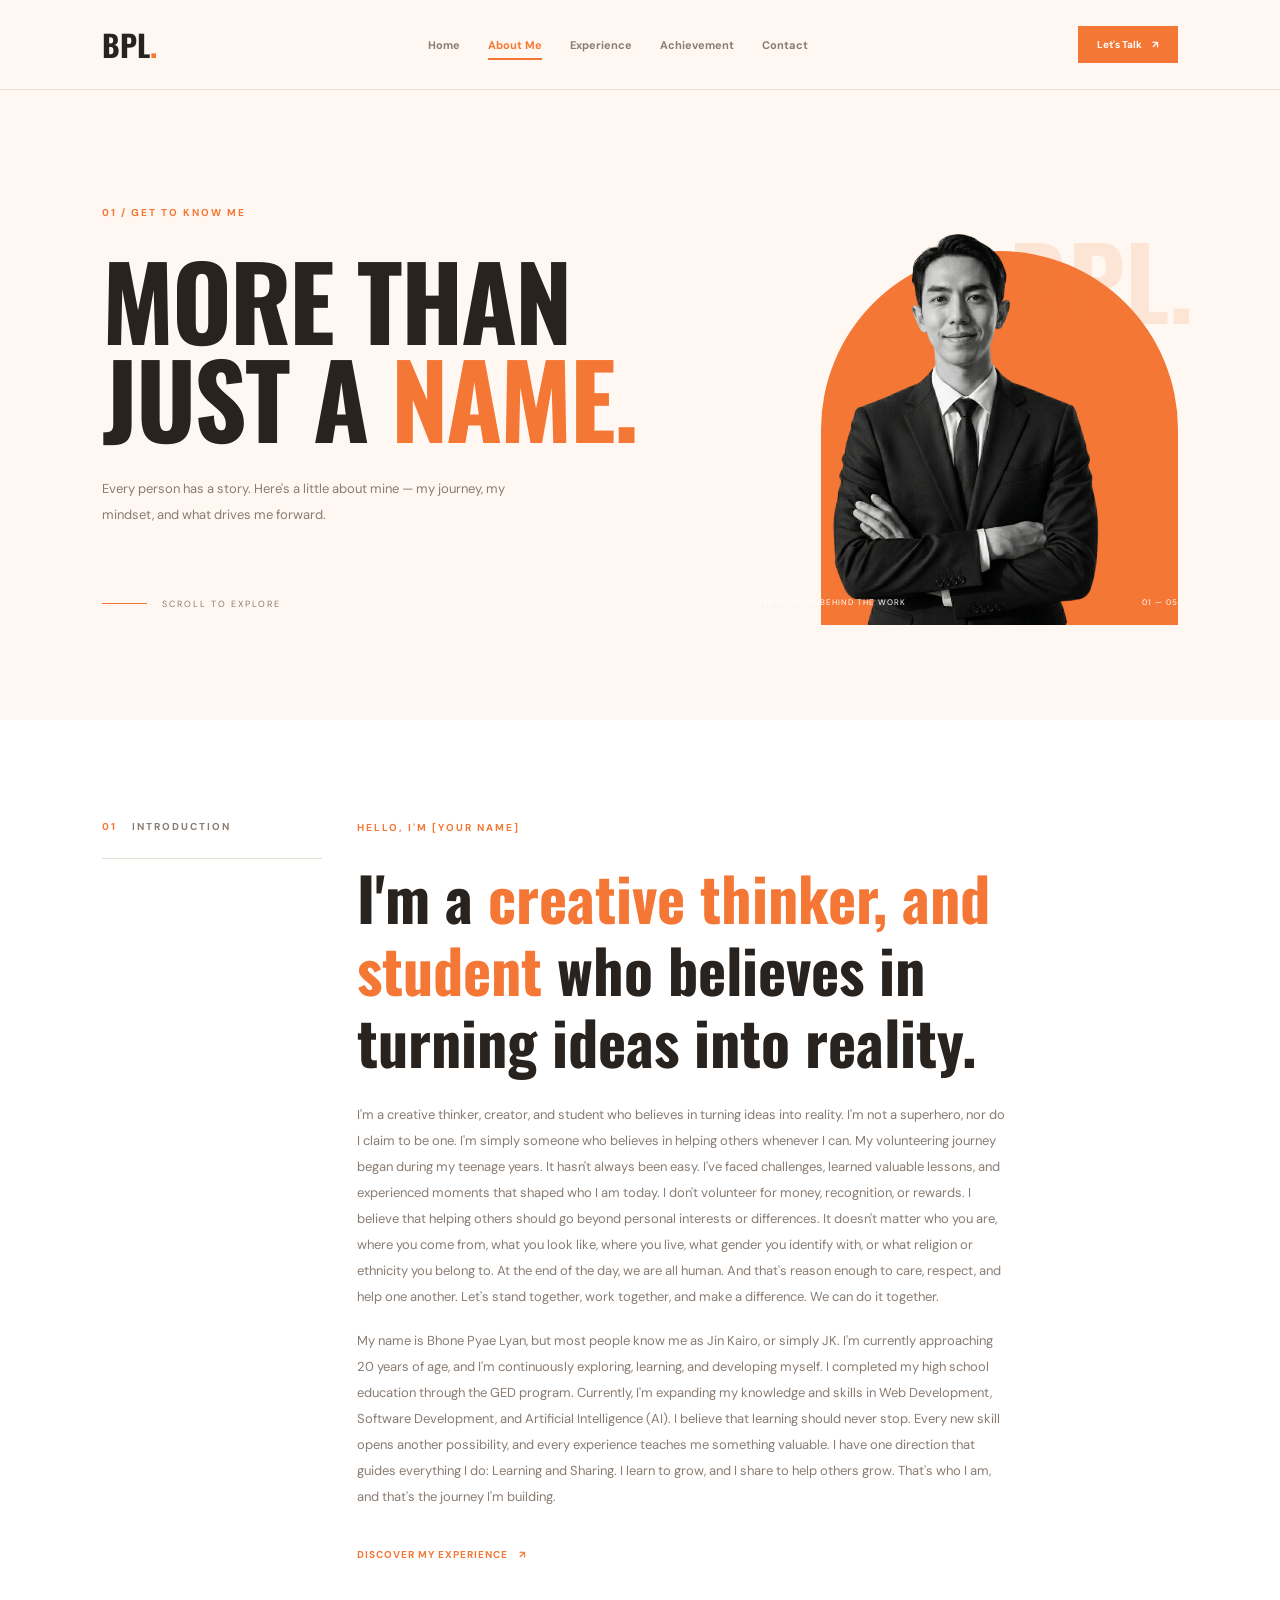
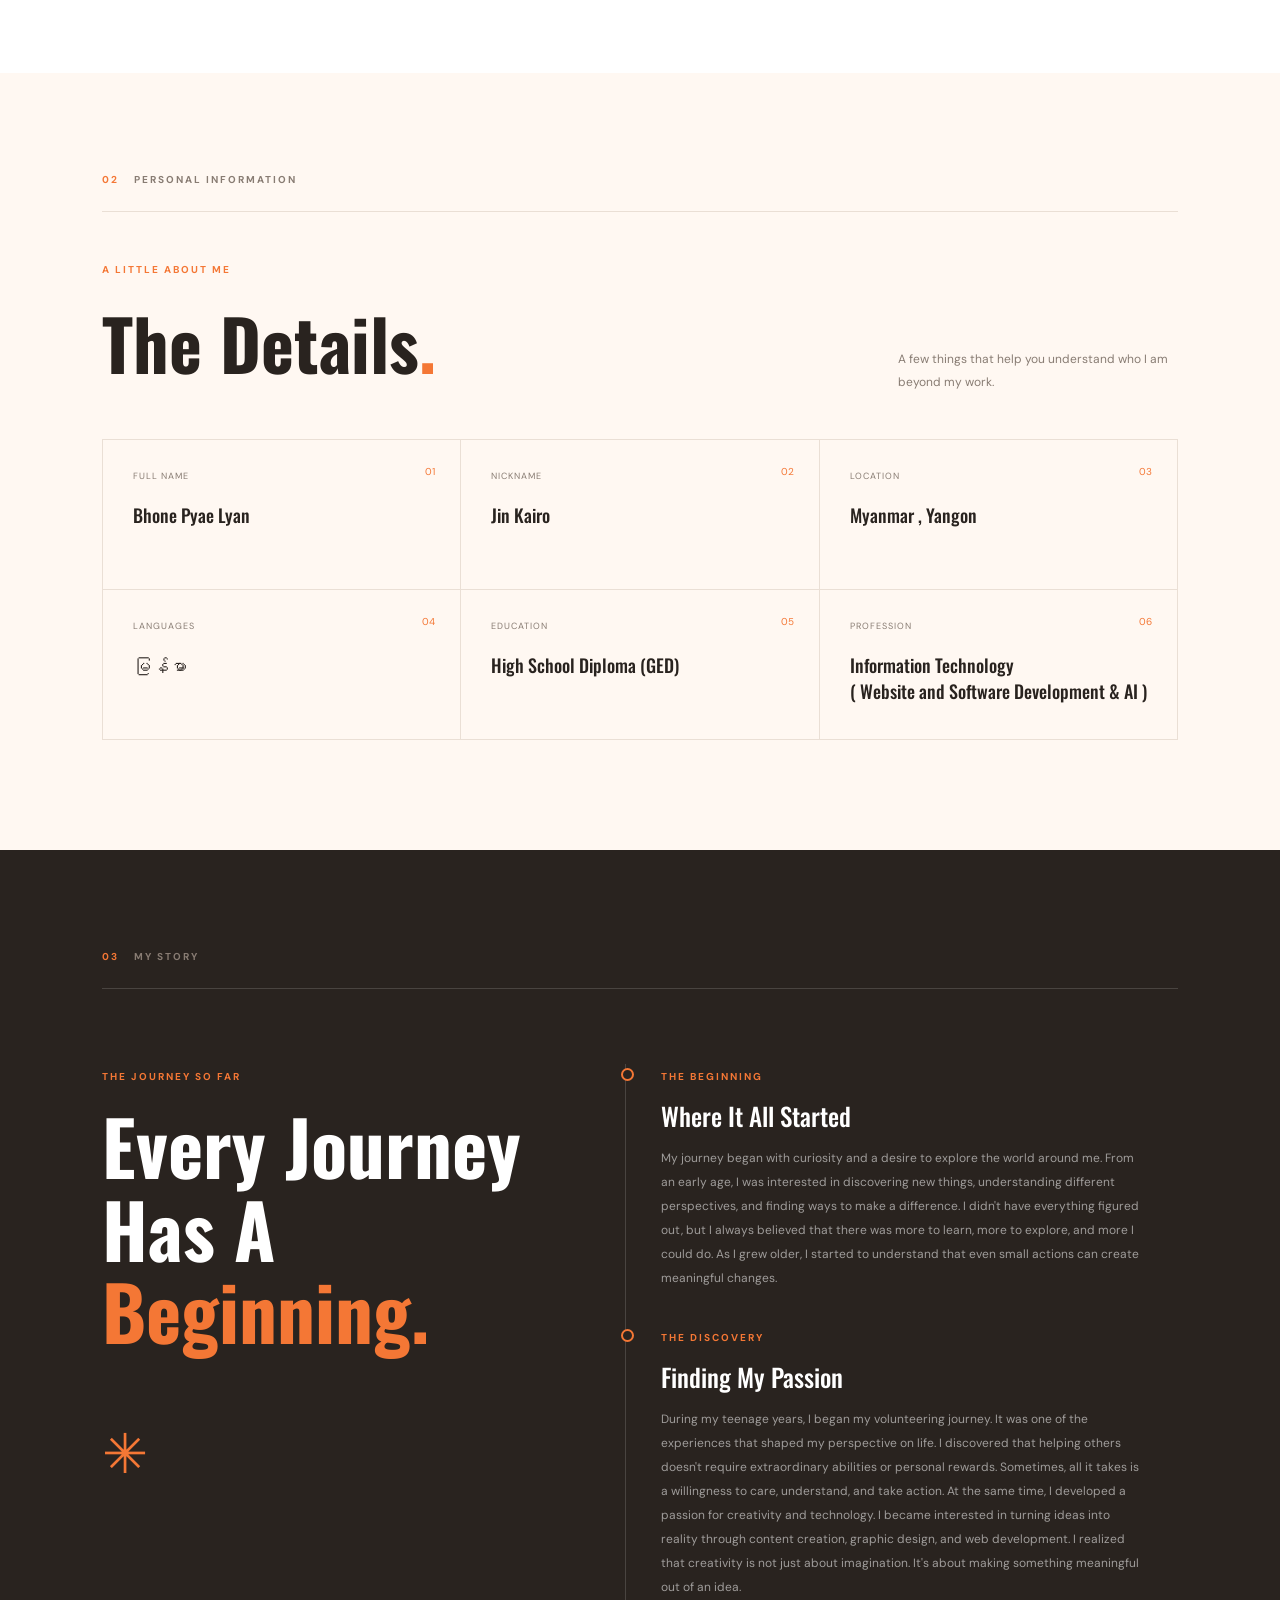
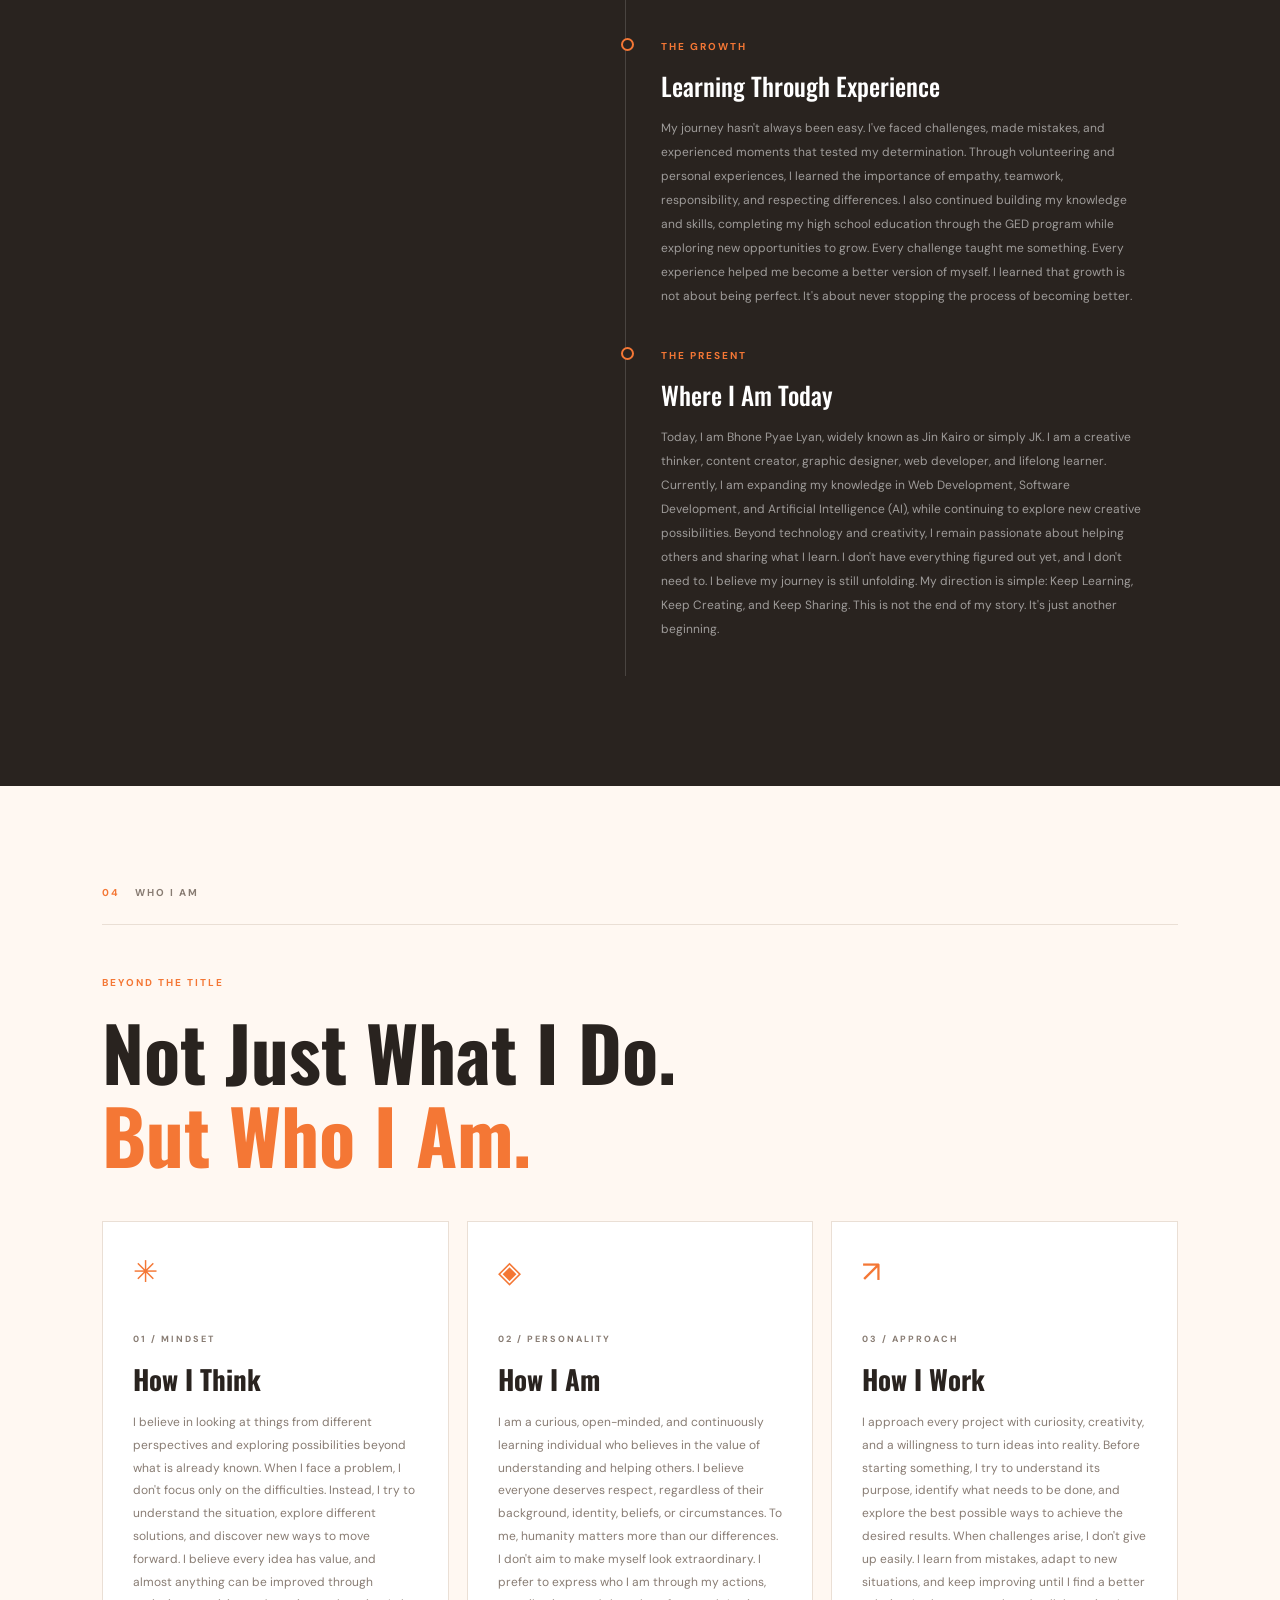
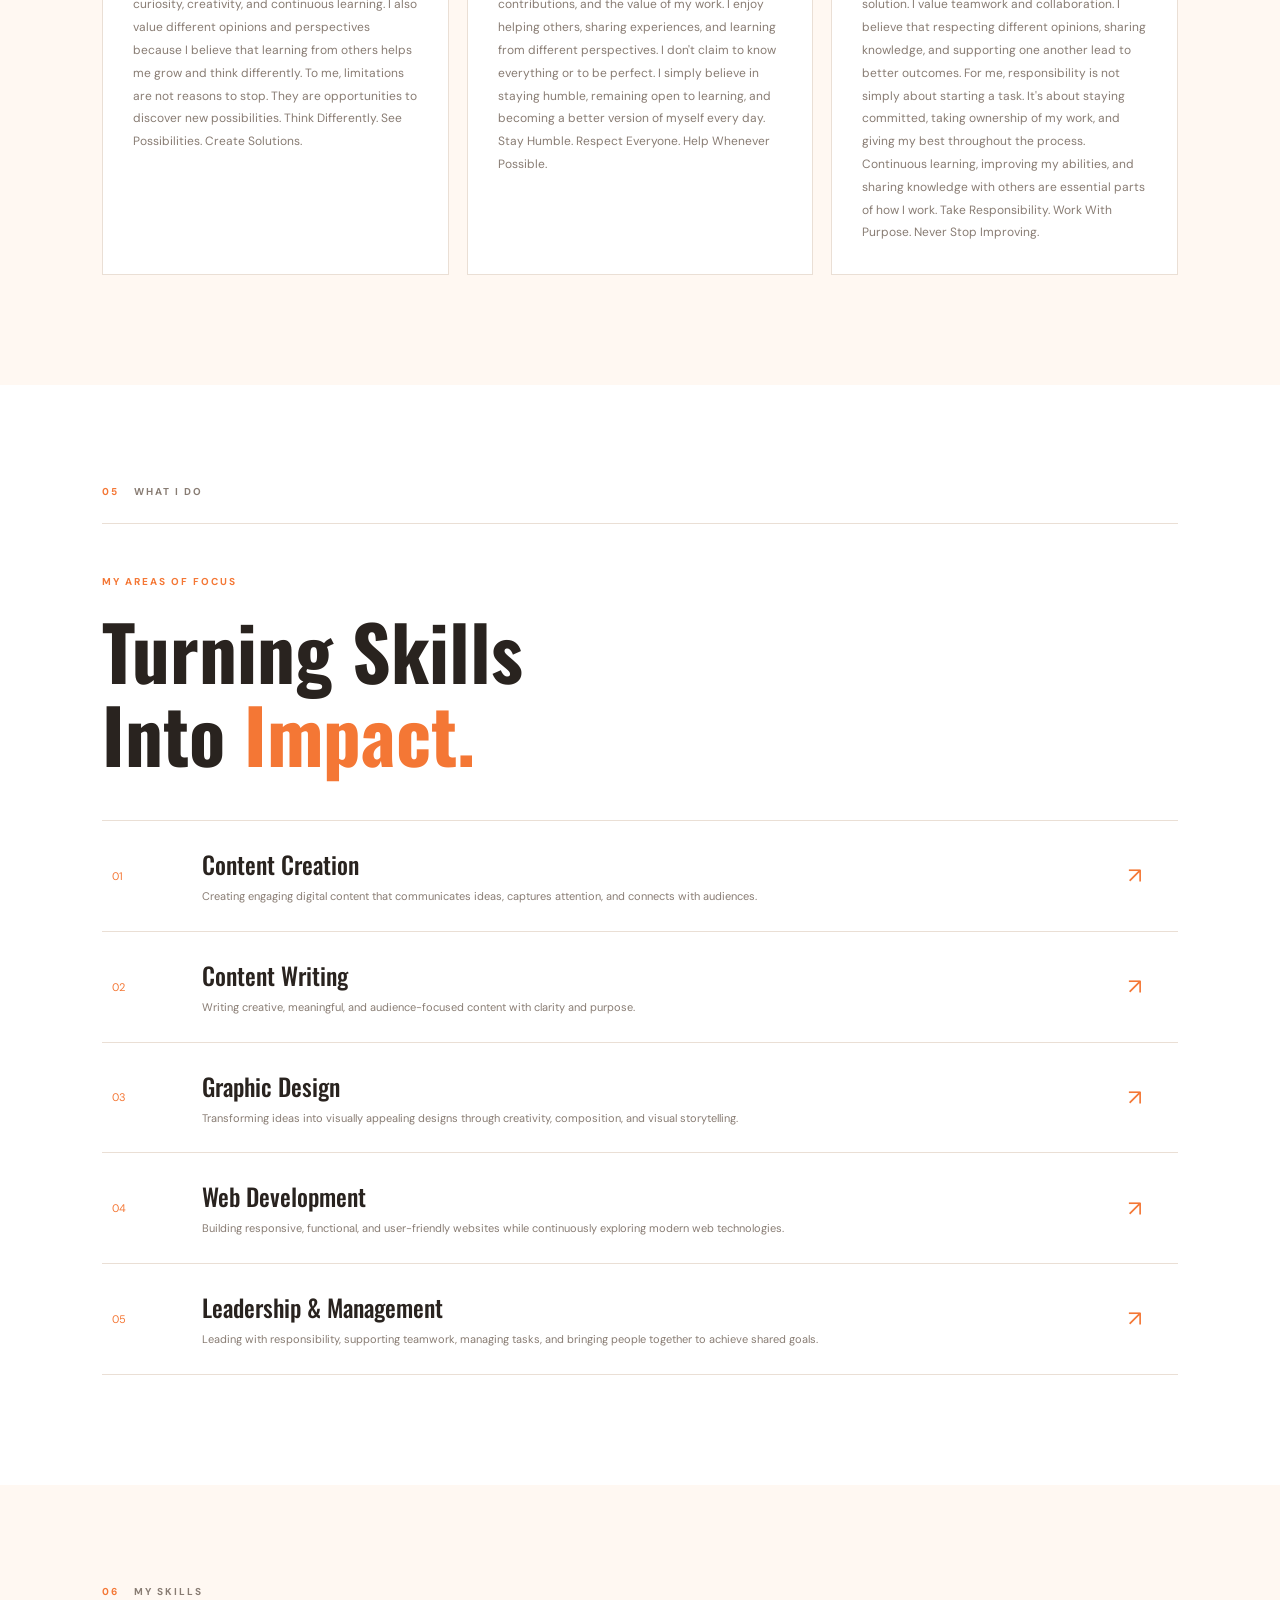
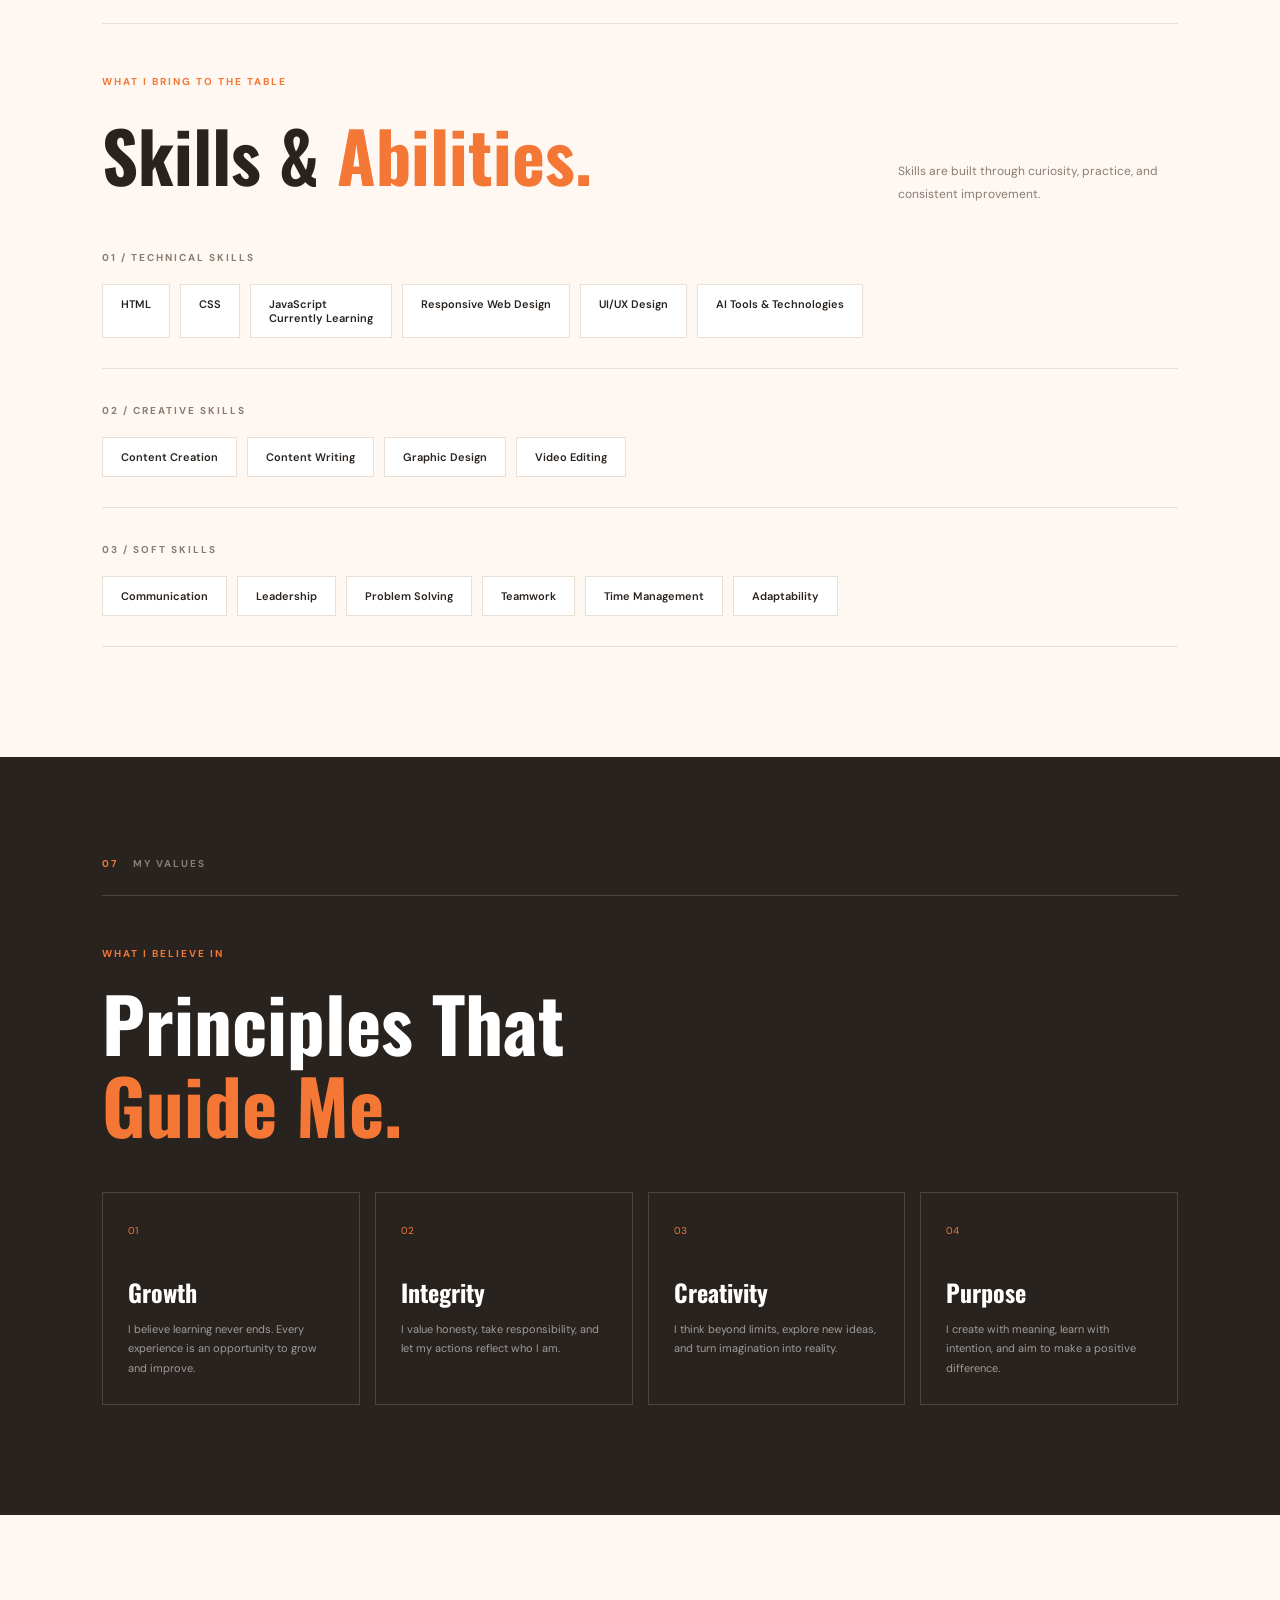
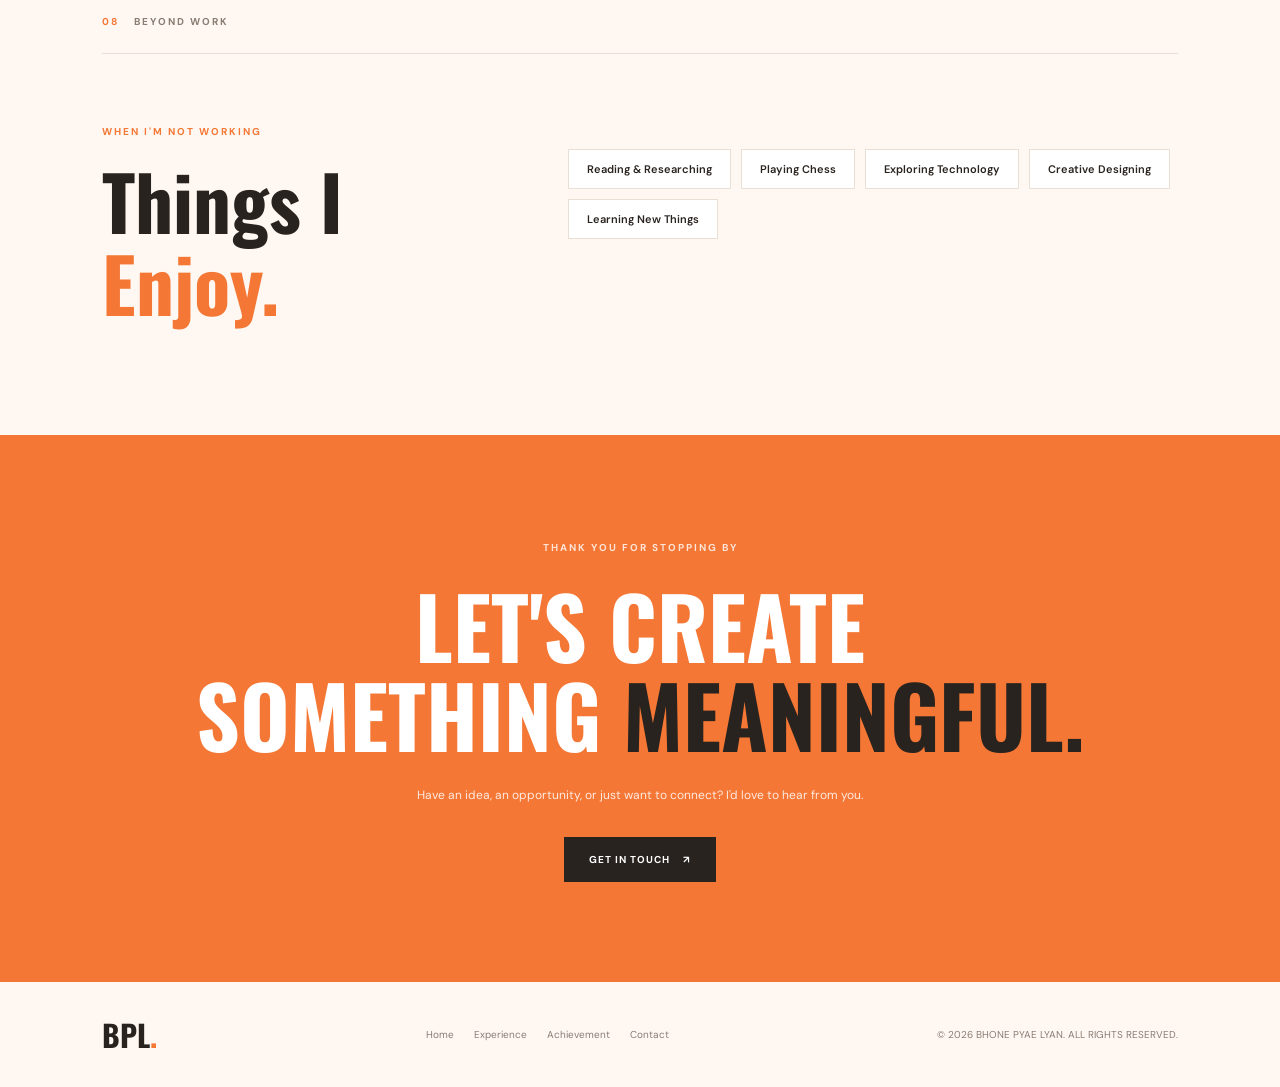
==== commit f326029e: "Update about.html" ====
--- a/Pages/about.html
+++ b/Pages/about.html
@@ -112,20 +112,29 @@
                 </span>
 
                 <h2>
-                    I'm a <span>[YOUR PROFESSION]</span>
+                    I'm a <span>creative thinker, and student</span>
                     who believes in turning ideas into reality.
                 </h2>
 
                 <p>
-                    [Write a short introduction about yourself here.
-                    Explain who you are, what you do, what you are
-                    passionate about, and what makes you different.]
+                    I'm a creative thinker, creator, and student who believes in turning ideas into reality.
+                    I'm not a superhero, nor do I claim to be one. I'm simply someone who believes in helping others whenever I can.
+                    My volunteering journey began during my teenage years. It hasn't always been easy. I've faced challenges, learned valuable lessons, and experienced moments that shaped who I am today.
+                    I don't volunteer for money, recognition, or rewards. I believe that helping others should go beyond personal interests or differences.
+                    It doesn't matter who you are, where you come from, what you look like, where you live, what gender you identify with, or what religion or ethnicity you belong to.
+                    At the end of the day, we are all human. And that's reason enough to care, respect, and help one another.
+                    Let's stand together, work together, and make a difference. We can do it together.
                 </p>
 
                 <p>
-                    [Add another short paragraph about your background,
-                    your personality, and the direction you want to take
-                    in your personal and professional life.]
+                    My name is Bhone Pyae Lyan, but most people know me as Jin Kairo, or simply JK.
+                    I'm currently approaching 20 years of age, and I'm continuously exploring, learning, and developing myself.
+                    I completed my high school education through the GED program. Currently, I'm expanding my knowledge and skills in Web Development, Software Development, and Artificial Intelligence (AI).
+                    I believe that learning should never stop. Every new skill opens another possibility, and every experience teaches me something valuable.
+                    I have one direction that guides everything I do:
+                    Learning and Sharing.
+                    I learn to grow, and I share to help others grow.
+                    That's who I am, and that's the journey I'm building.
                 </p>
 
                 <a href="../Pages/experience.html" class="about-text-link">
@@ -162,37 +171,37 @@
                 <div class="personal-info-card">
                     <span class="info-number">01</span>
                     <span class="info-label">FULL NAME</span>
-                    <h3>[YOUR FULL NAME]</h3>
+                    <h3>Bhone Pyae Lyan</h3>
                 </div>
 
                 <div class="personal-info-card">
                     <span class="info-number">02</span>
-                    <span class="info-label">LOCATION</span>
-                    <h3>[YOUR CITY, COUNTRY]</h3>
+                    <span class="info-label">NICKNAME</span>
+                    <h3>Jin Kairo</h3>
                 </div>
 
                 <div class="personal-info-card">
                     <span class="info-number">03</span>
-                    <span class="info-label">PROFESSION</span>
-                    <h3>[YOUR PROFESSION]</h3>
+                    <span class="info-label">LOCATION</span>
+                    <h3>Myanmar , Yangon</h3>
                 </div>
 
                 <div class="personal-info-card">
                     <span class="info-number">04</span>
                     <span class="info-label">LANGUAGES</span>
-                    <h3>[YOUR LANGUAGES]</h3>
+                    <h3>မြန်မာ</h3>
                 </div>
 
                 <div class="personal-info-card">
                     <span class="info-number">05</span>
                     <span class="info-label">EDUCATION</span>
-                    <h3>[YOUR EDUCATION]</h3>
+                    <h3>High School Diploma (GED)</h3>
                 </div>
 
                 <div class="personal-info-card">
                     <span class="info-number">06</span>
-                    <span class="info-label">CURRENT STATUS</span>
-                    <h3>[YOUR CURRENT STATUS]</h3>
+                    <span class="info-label">PROFESSION</span>
+                    <h3> Information Technology <br>( Website and Software Development & AI )</h3>
                 </div>
 
             </div>
@@ -228,9 +237,9 @@
                         <span class="story-period">THE BEGINNING</span>
                         <h3>Where It All Started</h3>
                         <p>
-                            [Write about your childhood, early interests,
-                            background, and the experiences that first
-                            inspired you.]
+                            My journey began with curiosity and a desire to explore the world around me. From an early age, I was interested in discovering new things, understanding different perspectives, and finding ways to make a difference.
+                            I didn't have everything figured out, but I always believed that there was more to learn, more to explore, and more I could do.
+                            As I grew older, I started to understand that even small actions can create meaningful changes.
                         </p>
                     </div>
 
@@ -238,9 +247,10 @@
                         <span class="story-period">THE DISCOVERY</span>
                         <h3>Finding My Passion</h3>
                         <p>
-                            [Explain how you discovered your interests,
-                            what inspired you to start learning,
-                            and how you developed your abilities.]
+                            During my teenage years, I began my volunteering journey. It was one of the experiences that shaped my perspective on life.
+                            I discovered that helping others doesn't require extraordinary abilities or personal rewards. Sometimes, all it takes is a willingness to care, understand, and take action.
+                            At the same time, I developed a passion for creativity and technology. I became interested in turning ideas into reality through content creation, graphic design, and web development.
+                            I realized that creativity is not just about imagination. It's about making something meaningful out of an idea.
                         </p>
                     </div>
 
@@ -248,8 +258,11 @@
                         <span class="story-period">THE GROWTH</span>
                         <h3>Learning Through Experience</h3>
                         <p>
-                            [Talk about your challenges, important
-                            experiences, lessons, and how you have grown.]
+                           My journey hasn't always been easy. I've faced challenges, made mistakes, and experienced moments that tested my determination.
+                           Through volunteering and personal experiences, I learned the importance of empathy, teamwork, responsibility, and respecting differences.
+                           I also continued building my knowledge and skills, completing my high school education through the GED program while exploring new opportunities to grow.
+                           Every challenge taught me something. Every experience helped me become a better version of myself.
+                           I learned that growth is not about being perfect. It's about never stopping the process of becoming better.
                         </p>
                     </div>
 
@@ -257,8 +270,13 @@
                         <span class="story-period">THE PRESENT</span>
                         <h3>Where I Am Today</h3>
                         <p>
-                            [Describe what you are currently doing,
-                            building, learning, or working toward.]
+                            Today, I am Bhone Pyae Lyan, widely known as Jin Kairo or simply JK.
+                            I am a creative thinker, content creator, graphic designer, web developer, and lifelong learner.
+                            Currently, I am expanding my knowledge in Web Development, Software Development, and Artificial Intelligence (AI), while continuing to explore new creative possibilities.
+                            Beyond technology and creativity, I remain passionate about helping others and sharing what I learn.
+                            I don't have everything figured out yet, and I don't need to. I believe my journey is still unfolding.
+                            My direction is simple: Keep Learning, Keep Creating, and Keep Sharing.
+                            This is not the end of my story. It's just another beginning.
                         </p>
                     </div>
 
@@ -289,8 +307,12 @@
                     <span class="personality-index">01 / MINDSET</span>
                     <h3>How I Think</h3>
                     <p>
-                        [Describe your mindset, how you approach
-                        problems, and how you make decisions.]
+                        I believe in looking at things from different perspectives and exploring possibilities beyond what is already known.
+                        When I face a problem, I don't focus only on the difficulties. Instead, I try to understand the situation, explore different solutions, and discover new ways to move forward.
+                        I believe every idea has value, and almost anything can be improved through curiosity, creativity, and continuous learning.
+                        I also value different opinions and perspectives because I believe that learning from others helps me grow and think differently.
+                        To me, limitations are not reasons to stop. They are opportunities to discover new possibilities.
+                        Think Differently. See Possibilities. Create Solutions.
                     </p>
                 </article>
 
@@ -299,8 +321,12 @@
                     <span class="personality-index">02 / PERSONALITY</span>
                     <h3>How I Am</h3>
                     <p>
-                        [Describe your personality, character,
-                        strengths, and the way you interact with others.]
+                       I am a curious, open-minded, and continuously learning individual who believes in the value of understanding and helping others.
+                       I believe everyone deserves respect, regardless of their background, identity, beliefs, or circumstances. To me, humanity matters more than our differences.
+                       I don't aim to make myself look extraordinary. I prefer to express who I am through my actions, contributions, and the value of my work.
+                       I enjoy helping others, sharing experiences, and learning from different perspectives.
+                       I don't claim to know everything or to be perfect. I simply believe in staying humble, remaining open to learning, and becoming a better version of myself every day.
+                       Stay Humble. Respect Everyone. Help Whenever Possible.
                     </p>
                 </article>
 
@@ -309,8 +335,13 @@
                     <span class="personality-index">03 / APPROACH</span>
                     <h3>How I Work</h3>
                     <p>
-                        [Explain your working style, collaboration,
-                        discipline, and attitude toward responsibilities.]
+                       I approach every project with curiosity, creativity, and a willingness to turn ideas into reality.
+                       Before starting something, I try to understand its purpose, identify what needs to be done, and explore the best possible ways to achieve the desired results.
+                       When challenges arise, I don't give up easily. I learn from mistakes, adapt to new situations, and keep improving until I find a better solution.
+                       I value teamwork and collaboration. I believe that respecting different opinions, sharing knowledge, and supporting one another lead to better outcomes.
+                       For me, responsibility is not simply about starting a task. It's about staying committed, taking ownership of my work, and giving my best throughout the process.
+                       Continuous learning, improving my abilities, and sharing knowledge with others are essential parts of how I work.
+                       Take Responsibility. Work With Purpose. Never Stop Improving.
                     </p>
                 </article>
 
@@ -338,7 +369,7 @@
                     <span class="service-number">01</span>
                     <div>
                         <h3>Content Creation</h3>
-                        <p>[Describe your content creation work and abilities.]</p>
+                        <p>Creating engaging digital content that communicates ideas, captures attention, and connects with audiences.</p>
                     </div>
                     <span class="service-arrow">↗</span>
                 </div>
@@ -347,7 +378,7 @@
                     <span class="service-number">02</span>
                     <div>
                         <h3>Content Writing</h3>
-                        <p>[Describe your writing style and content experience.]</p>
+                        <p>Writing creative, meaningful, and audience-focused content with clarity and purpose.</p>
                     </div>
                     <span class="service-arrow">↗</span>
                 </div>
@@ -356,7 +387,7 @@
                     <span class="service-number">03</span>
                     <div>
                         <h3>Graphic Design</h3>
-                        <p>[Describe your visual design and creative abilities.]</p>
+                        <p>Transforming ideas into visually appealing designs through creativity, composition, and visual storytelling.</p>
                     </div>
                     <span class="service-arrow">↗</span>
                 </div>
@@ -365,7 +396,7 @@
                     <span class="service-number">04</span>
                     <div>
                         <h3>Web Development</h3>
-                        <p>[Describe your web development skills and projects.]</p>
+                        <p>Building responsive, functional, and user-friendly websites while continuously exploring modern web technologies.</p>
                     </div>
                     <span class="service-arrow">↗</span>
                 </div>
@@ -374,7 +405,7 @@
                     <span class="service-number">05</span>
                     <div>
                         <h3>Leadership & Management</h3>
-                        <p>[Describe your leadership and management experience.]</p>
+                        <p>Leading with responsibility, supporting teamwork, managing tasks, and bringing people together to achieve shared goals.</p>
                     </div>
                     <span class="service-arrow">↗</span>
                 </div>
@@ -410,12 +441,12 @@
                     <span class="skills-group-label">01 / TECHNICAL SKILLS</span>
 
                     <div class="skill-tags">
-                        <span>[SKILL 01]</span>
-                        <span>[SKILL 02]</span>
-                        <span>[SKILL 03]</span>
-                        <span>[SKILL 04]</span>
-                        <span>[SKILL 05]</span>
-                        <span>[SKILL 06]</span>
+                        <span>HTML</span>
+                        <span>CSS</span>
+                        <span>JavaScript <br> Currently Learning </span>
+                        <span>Responsive Web Design</span>
+                        <span>UI/UX Design</span>
+                        <span>AI Tools & Technologies</span>
                     </div>
                 </div>
 
@@ -423,10 +454,10 @@
                     <span class="skills-group-label">02 / CREATIVE SKILLS</span>
 
                     <div class="skill-tags">
-                        <span>[SKILL 01]</span>
-                        <span>[SKILL 02]</span>
-                        <span>[SKILL 03]</span>
-                        <span>[SKILL 04]</span>
+                        <span>Content Creation</span>
+                        <span>Content Writing</span>
+                        <span>Graphic Design</span>
+                        <span>Video Editing</span>
                     </div>
                 </div>
 
@@ -466,25 +497,25 @@
                 <div class="value-card">
                     <span>01</span>
                     <h3>Growth</h3>
-                    <p>[Explain why continuous learning matters to you.]</p>
+                    <p>I believe learning never ends. Every experience is an opportunity to grow and improve.</p>
                 </div>
 
                 <div class="value-card">
                     <span>02</span>
                     <h3>Integrity</h3>
-                    <p>[Explain your commitment to honesty and responsibility.]</p>
+                    <p>I value honesty, take responsibility, and let my actions reflect who I am.</p>
                 </div>
 
                 <div class="value-card">
                     <span>03</span>
                     <h3>Creativity</h3>
-                    <p>[Explain how you value creativity and original thinking.]</p>
+                    <p>I think beyond limits, explore new ideas, and turn imagination into reality.</p>
                 </div>
 
                 <div class="value-card">
                     <span>04</span>
                     <h3>Purpose</h3>
-                    <p>[Explain what gives meaning to your work and decisions.]</p>
+                    <p>I create with meaning, learn with intention, and aim to make a positive difference.</p>
                 </div>
 
             </div>
@@ -508,58 +539,19 @@
                 </div>
 
                 <div class="interests-content">
-                    <p>
-                        [Tell people what you enjoy doing outside your
-                        professional life. Share your hobbies, interests,
-                        favorite activities, and things that inspire you.]
-                    </p>
-
+                    <p></p>
                     <div class="interest-tags">
-                        <span>[HOBBY 01]</span>
-                        <span>[HOBBY 02]</span>
-                        <span>[HOBBY 03]</span>
-                        <span>[HOBBY 04]</span>
-                        <span>[HOBBY 05]</span>
-                    </div>
-                </div>
-
-            </div>
-
-        </section>
-
-
-        <!-- FUTURE GOALS -->
-        <section class="about-goals-section">
-
-            <div class="about-section-label">
-                <span>09</span>
-                <span>LOOKING AHEAD</span>
-            </div>
-
-            <div class="goals-content">
-
-                <span class="about-small-heading">WHAT COMES NEXT?</span>
-
-                <h2>
-                    Still Learning.<br>
-                    Still <span>Becoming.</span>
-                </h2>
-
-                <p>
-                    [Write about your future goals, dreams,
-                    ambitions, and the kind of person or professional
-                    you want to become.]
-                </p>
-
-                <p>
-                    [Explain the impact you hope to make and
-                    what you are working toward in the coming years.]
-                </p>
-
-            </div>
-
-        </section>
-
+                        <span>Reading & Researching</span>
+                        <span>Playing Chess</span>
+                        <span>Exploring Technology</span>
+                        <span>Creative Designing</span>
+                        <span>Learning New Things</span>
+                    </div>
+                </div>
+
+            </div>
+
+        </section>
 
         <!-- CTA -->
         <section class="about-cta-section">
--- a/css/style.css
+++ b/css/style.css
@@ -1,20 +1,21 @@
 
-/* =========================================
+/* ==========================================
    BPL PORTFOLIO
-   STYLE SHEET
-========================================= */
+   ORIGINAL ORANGE / CREAM DESIGN
+   PREMIUM ABOUT + MOBILE VERTICAL NAVIGATION
+========================================== */
 
 :root {
-    --orange: #f47735;
-    --orange-dark: #df5c20;
-    --cream: #fff8f2;
-    --dark: #29231f;
-    --text: #766b63;
-    --muted: #a49a91;
-    --border: #eadfd5;
+    --primary: #f47721;
+    --primary-dark: #df5f0d;
+    --text: #302720;
+    --muted: #8d8177;
+    --background: #fffaf5;
     --white: #ffffff;
-    --heading: "Oswald", sans-serif;
-    --body: "DM Sans", sans-serif;
+    --border: #f0e2d7;
+    --cream: #fff1e5;
+    --font-main: "DM Sans", sans-serif;
+    --font-heading: "Oswald", sans-serif;
 }
 
 * {
@@ -25,20 +26,15 @@
 
 html {
     scroll-behavior: smooth;
-    scroll-padding-top: 80px;
+    scroll-padding-top: 30px;
 }
 
 body {
-    font-family: var(--body);
-    color: var(--dark);
-    background: var(--cream);
+    width: 100%;
     overflow-x: hidden;
-}
-
-button,
-a {
-    font: inherit;
-    -webkit-tap-highlight-color: transparent;
+    background: var(--background);
+    color: var(--text);
+    font-family: var(--font-main);
 }
 
 a {
@@ -47,7 +43,7 @@
 }
 
 button {
-    cursor: pointer;
+    font: inherit;
 }
 
 img {
@@ -55,1488 +51,1166 @@
     max-width: 100%;
 }
 
-.section {
-    position: relative;
-    padding: 110px 8%;
-}
-
-/* LOADER */
+::selection {
+    background: var(--primary);
+    color: var(--white);
+}
+
+/* ==========================================
+   LOADER
+========================================== */
 
 .loader {
     position: fixed;
     inset: 0;
     z-index: 9999;
-    display: flex;
-    flex-direction: column;
-    align-items: center;
-    justify-content: center;
-    gap: 18px;
-    background: var(--dark);
-    color: white;
+    display: grid;
+    place-items: center;
+    background: var(--background);
     transition: opacity .5s ease, visibility .5s ease;
 }
 
 .loader span {
-    font-family: var(--heading);
-    font-size: 35px;
-    letter-spacing: 5px;
-}
-
-.loader-line {
-    width: 90px;
-    height: 3px;
-    background: var(--orange);
-    animation: loaderMove 1s infinite alternate;
-}
-
-.loader.hide {
-    opacity: 0;
-    visibility: hidden;
-}
-
-@keyframes loaderMove {
-    from { width: 20px; }
-    to { width: 110px; }
-}
-
-/* HERO */
+    font-family: var(--font-heading);
+    font-size: 55px;
+    color: var(--primary);
+    animation: loaderPulse 1s infinite alternate;
+}
+
+@keyframes loaderPulse {
+    from {
+        opacity: .4;
+        transform: scale(.95);
+    }
+
+    to {
+        opacity: 1;
+        transform: scale(1);
+    }
+}
+
+/* ==========================================
+   HERO
+========================================== */
 
 .hero {
     position: relative;
-    min-height: 100vh;
-    padding: 35px 8% 80px;
+    min-height: 760px;
+    padding: 35px 7%;
     overflow: hidden;
-    background: var(--cream);
+    display: flex;
+    flex-direction: column;
+    justify-content: space-between;
+
+    background:
+        radial-gradient(circle at 85% 25%, rgba(244,119,33,.18), transparent 32%),
+        linear-gradient(135deg, #fff1e5 0%, #fffaf5 55%, #ffe6d2 100%);
+}
+
+.hero::before {
+    content: "";
+    position: absolute;
+    width: 420px;
+    height: 420px;
+    top: 100px;
+    right: 5%;
+    border: 1px solid rgba(244,119,33,.18);
+    border-radius: 50%;
+}
+
+.hero::after {
+    content: "";
+    position: absolute;
+    width: 280px;
+    height: 280px;
+    top: 170px;
+    right: 12%;
+    border: 1px solid rgba(244,119,33,.13);
+    border-radius: 50%;
 }
 
 .hero-top {
     position: relative;
-    z-index: 5;
-    display: flex;
+    z-index: 3;
+    display: flex;
+    justify-content: space-between;
     align-items: center;
-    justify-content: space-between;
-}
-
-.mini-logo {
-    display: flex;
-    align-items: center;
-    gap: 8px;
-    font-family: var(--heading);
-    font-size: 27px;
+}
+
+.brand,
+.footer-brand {
+    font-family: var(--font-heading);
+    font-size: 34px;
     font-weight: 700;
 }
 
-.mini-logo > span:last-child {
-    color: var(--orange);
-}
-
-.mini-logo-dot,
-.status-dot {
-    width: 9px;
-    height: 9px;
-    border-radius: 50%;
-    background: var(--orange);
-}
-
-.hero-status {
-    display: flex;
-    align-items: center;
-    gap: 10px;
-    color: var(--text);
-    font-size: 12px;
-}
-
-.hero-status .status-dot {
-    background: #6c9b64;
-    box-shadow: 0 0 0 5px rgba(108,155,100,.12);
-}
-
-.hero-outline {
-    position: absolute;
-    border: 1px solid rgba(244,119,53,.13);
-    border-radius: 50%;
-    pointer-events: none;
-}
-
-.outline-one {
-    width: 570px;
-    height: 570px;
-    right: -80px;
-    top: 120px;
-}
-
-.outline-two {
-    width: 430px;
-    height: 430px;
-    right: -10px;
-    top: 190px;
+.brand span,
+.footer-brand span {
+    color: var(--primary);
+}
+
+.hero-top-text,
+.hero-bottom,
+.portrait-label {
+    font-size: 10px;
+    font-weight: 700;
+    letter-spacing: 2px;
+    color: var(--muted);
 }
 
 .hero-content {
     position: relative;
-    z-index: 3;
-    width: 60%;
-    padding-top: 120px;
-}
-
-.hero-small-text,
-.section-eyebrow,
-.panel-label {
-    color: var(--orange);
+    z-index: 2;
+    width: 75%;
+    padding: 65px 0 70px;
+}
+
+.hero-kicker,
+.eyebrow {
+    color: var(--primary);
     font-size: 11px;
-    font-weight: 700;
+    font-weight: 800;
     letter-spacing: 3px;
 }
 
 .hero-logo {
-    margin: 10px 0 28px;
-    font-family: var(--heading);
-    font-size: clamp(75px, 12vw, 170px);
+    margin: 8px 0 10px;
+    font-family: var(--font-heading);
+    font-size: clamp(90px, 13vw, 190px);
     line-height: .95;
     font-weight: 700;
     letter-spacing: -5px;
-}
-
-.logo-f {
-    color: var(--orange);
-}
-
-.logo-period {
-    color: var(--orange);
+    white-space: nowrap;
+}
+
+.hero-logo span {
+    color: var(--primary);
 }
 
 .hero-caption {
-    position: relative;
-    max-width: 440px;
-    padding-left: 28px;
-}
-
-.quote-symbol {
-    position: absolute;
-    left: 0;
-    top: -15px;
-    color: var(--orange);
-    font-family: Georgia, serif;
-    font-size: 35px;
-}
-
-.hero-caption p {
-    color: var(--text);
-    font-size: 13px;
-    line-height: 1.9;
-}
-
-.quote-divider {
-    width: 35px;
-    height: 2px;
-    margin: 17px 0 12px;
-    background: var(--orange);
-}
-
-.quote-author {
-    display: flex;
-    flex-direction: column;
+    display: flex;
+    align-items: flex-end;
+    gap: 35px;
+    margin-top: 28px;
+}
+
+.hero-quote {
+    font-size: 17px;
+    line-height: 1.8;
+    font-weight: 500;
+}
+
+.hero-caption > span {
+    padding-bottom: 4px;
+    color: var(--muted);
+    font-size: 9px;
+    font-weight: 700;
+    letter-spacing: 2px;
+}
+
+/* HERO NAVIGATION */
+
+.hero-nav {
+    display: flex;
+    flex-wrap: wrap;
+    gap: 14px 30px;
+    margin-top: 45px;
+}
+
+.hero-nav a {
+    padding-bottom: 8px;
+    border-bottom: 1px solid var(--border);
     font-size: 12px;
     font-weight: 700;
-}
-
-.quote-author small {
-    margin-top: 3px;
-    color: var(--muted);
-    font-size: 10px;
-    font-weight: 400;
-}
-
-.hero-nav {
-    display: flex;
-    flex-wrap: wrap;
-    gap: 12px 28px;
-    margin-top: 48px;
-}
-
-.nav-link {
-    display: flex;
-    align-items: center;
-    gap: 8px;
-    font-size: 12px;
-    font-weight: 700;
-    transition: color .25s ease;
-}
-
-.nav-link:hover {
-    color: var(--orange);
-}
-
-.nav-icon {
-    color: var(--orange);
-    font-size: 10px;
+    transition: .3s ease;
+}
+
+.hero-nav a span {
+    margin-left: 5px;
+    color: var(--primary);
+}
+
+.hero-nav a:hover {
+    color: var(--primary);
+    border-color: var(--primary);
 }
 
 .hero-portrait {
     position: absolute;
-    right: 9%;
+    right: 8%;
     bottom: 0;
-    width: 34%;
-    height: 70%;
-}
-
-.portrait-orange {
-    position: absolute;
-    right: 0;
-    bottom: 0;
-    width: 90%;
-    height: 75%;
-    background: var(--orange);
-    border-radius: 220px 220px 0 0;
+    z-index: 1;
+    width: 31%;
+    height: 590px;
+    display: flex;
+    align-items: flex-end;
+    justify-content: center;
 }
 
 .portrait-outline {
     position: absolute;
-    top: 0;
-    right: -25px;
+    top: 90px;
     width: 90%;
-    height: 85%;
-    border: 1px solid var(--orange);
-    border-radius: 220px 220px 0 0;
+    height: 80%;
+    border: 1px solid #f2c6a6;
+    border-radius: 180px 180px 0 0;
 }
 
 .hero-profile {
-    position: absolute;
-    z-index: 2;
-    right: 0;
-    bottom: 0;
+    position: relative;
+    z-index: 1;
     width: 100%;
     height: 100%;
     object-fit: contain;
     object-position: bottom;
-    transition: transform .2s ease;
 }
 
 .portrait-label {
     position: absolute;
+    right: -25px;
+    bottom: 35%;
+    z-index: 2;
+    transform: rotate(90deg);
+    transform-origin: right;
+}
+
+.hero-bottom {
+    position: relative;
     z-index: 3;
-    right: -25px;
-    bottom: 35px;
-    display: flex;
-    flex-direction: column;
-    gap: 5px;
-    color: white;
-    font-size: 9px;
+    display: flex;
+    justify-content: space-between;
+    padding-top: 20px;
+    border-top: 1px solid var(--border);
+}
+
+/* ==========================================
+   COMMON SECTION
+========================================== */
+
+.section {
+    position: relative;
+    padding: 110px 8%;
+}
+
+.section-number {
+    display: block;
+    color: var(--muted);
+    font-size: 10px;
+    font-weight: 800;
     letter-spacing: 2px;
 }
 
-.hero-decoration {
-    position: absolute;
-    right: 6%;
-    top: 22%;
-    display: flex;
-    gap: 8px;
-}
-
-.deco-dot {
-    width: 5px;
-    height: 5px;
-    border-radius: 50%;
-    background: var(--orange);
-}
-
-.hero-bottom-note {
-    position: absolute;
-    left: 8%;
-    bottom: 25px;
-    display: flex;
+.section-heading {
+    margin-bottom: 55px;
+}
+
+.section-heading .eyebrow {
+    margin-top: 35px;
+}
+
+.section-title {
+    margin-top: 12px;
+    font-family: var(--font-heading);
+    font-size: clamp(55px, 7vw, 100px);
+    line-height: .98;
+    font-weight: 600;
+    letter-spacing: -1px;
+}
+
+.section-title span {
+    color: var(--primary);
+}
+
+.text-link {
+    display: inline-flex;
     align-items: center;
     gap: 15px;
-    color: var(--muted);
-    font-size: 9px;
-    letter-spacing: 2px;
-}
-
-.scroll-arrow {
-    color: var(--orange);
-    font-size: 20px;
-}
-
-/* ABOUT */
+    padding-bottom: 9px;
+    border-bottom: 1px solid var(--primary);
+    color: var(--text);
+    font-size: 11px;
+    font-weight: 800;
+    letter-spacing: 1px;
+    transition: .3s ease;
+}
+
+.text-link span {
+    color: var(--primary);
+    font-size: 17px;
+}
+
+.text-link:hover {
+    color: var(--primary);
+    gap: 22px;
+}
+
+/* ==========================================
+   ABOUT - PREMIUM DESIGN
+========================================== */
 
 .about-section {
+    position: relative;
     display: grid;
-    grid-template-columns: 250px 1fr;
-    min-height: 650px;
-    padding: 0;
-    background: var(--dark);
-    color: white;
-}
-
-.about-sidebar {
-    position: relative;
-    display: flex;
-    flex-direction: column;
-    padding: 80px 40px;
-    border-right: 1px solid rgba(255,255,255,.1);
-}
-
-.sidebar-heading {
-    margin-bottom: 65px;
-    color: var(--orange);
-    font-size: 10px;
-    letter-spacing: 2px;
-}
-
-.sidebar-circle {
+    grid-template-columns: .7fr 1.3fr;
+    gap: 75px;
+    overflow: hidden;
+
+    background:
+        radial-gradient(circle at 8% 90%, rgba(244,119,33,.13), transparent 28%),
+        radial-gradient(circle at 95% 10%, rgba(244,119,33,.10), transparent 30%),
+        linear-gradient(135deg, #fff1e5 0%, #fff8f2 55%, #ffecdf 100%);
+}
+
+.about-section::before {
+    content: "ABOUT";
     position: absolute;
-    top: 125px;
-    left: 40px;
-    width: 65px;
-    height: 65px;
-    border: 1px solid rgba(244,119,53,.5);
-    border-radius: 50%;
-}
-
-.sidebar-item {
+    right: -25px;
+    bottom: -55px;
+    font-family: var(--font-heading);
+    font-size: clamp(130px, 22vw, 300px);
+    font-weight: 700;
+    line-height: 1;
+    color: rgba(244,119,33,.045);
+    pointer-events: none;
+}
+
+.about-section > * {
     position: relative;
     z-index: 1;
-    display: flex;
-    align-items: center;
-    gap: 15px;
-    padding: 18px 0;
-    border: 0;
-    border-bottom: 1px solid rgba(255,255,255,.1);
-    background: transparent;
-    color: rgba(255,255,255,.55);
+}
+
+.about-tabs {
+    display: flex;
+    flex-direction: column;
+    gap: 12px;
+    margin-top: 65px;
+}
+
+.about-tab {
+    position: relative;
+    width: 100%;
+    padding: 19px 22px;
+    border: 1px solid rgba(223,95,13,.15);
+    border-radius: 10px;
+    background: rgba(255,255,255,.7);
+    color: var(--muted);
     text-align: left;
-    transition: color .25s ease;
-}
-
-.sidebar-item span {
-    color: var(--orange);
-    font-size: 10px;
-}
-
-.sidebar-item.active,
-.sidebar-item:hover {
+    font-family: var(--font-main);
+    font-size: 12px;
+    font-weight: 800;
+    letter-spacing: 2px;
+    cursor: pointer;
+    transition: .35s ease;
+    box-shadow: 0 5px 18px rgba(70,40,20,.025);
+}
+
+.about-tab::after {
+    content: "↗";
+    position: absolute;
+    right: 20px;
+    color: var(--primary);
+    opacity: 0;
+    transform: translate(-5px, 5px);
+    transition: .3s ease;
+}
+
+.about-tab:hover,
+.about-tab.active {
+    background: var(--primary);
     color: white;
-}
-
-.sidebar-bottom {
-    margin-top: auto;
-    color: rgba(255,255,255,.3);
-    font-size: 10px;
-    line-height: 1.8;
-    letter-spacing: 3px;
+    border-color: var(--primary);
+    transform: translateX(7px);
+    box-shadow: 0 12px 25px rgba(244,119,33,.2);
+}
+
+.about-tab.active::after,
+.about-tab:hover::after {
+    opacity: 1;
+    color: white;
+    transform: translate(0, 0);
 }
 
 .about-content {
-    position: relative;
-    padding: 75px 10%;
-    overflow: hidden;
-}
-
-.about-top-label {
-    display: flex;
-    justify-content: space-between;
-    color: var(--orange);
-    font-size: 10px;
-    letter-spacing: 2px;
-}
-
-.about-number {
-    color: rgba(255,255,255,.3);
+    max-width: 720px;
+    width: 100%;
+    padding: 42px;
+    border: 1px solid rgba(240,226,215,.9);
+    border-radius: 18px;
+    background: rgba(255,255,255,.85);
+    box-shadow: 0 18px 55px rgba(70,40,20,.07);
+    backdrop-filter: blur(10px);
 }
 
 .about-panel {
     display: none;
-    max-width: 570px;
-    padding-top: 80px;
-    animation: fadeUp .4s ease;
+    animation: aboutFade .45s ease;
 }
 
 .about-panel.active {
     display: block;
 }
 
-.about-panel h2 {
-    margin: 18px 0;
-    font-family: var(--heading);
-    font-size: clamp(55px, 7vw, 90px);
-    line-height: 1.08;
-}
-
-.about-panel h2 span {
-    color: var(--orange);
-}
-
-.about-panel p {
-    max-width: 450px;
-    color: rgba(255,255,255,.55);
-    font-size: 13px;
+@keyframes aboutFade {
+    from {
+        opacity: 0;
+        transform: translateY(15px);
+    }
+
+    to {
+        opacity: 1;
+        transform: translateY(0);
+    }
+}
+
+.about-content .eyebrow {
+    margin-bottom: 25px;
+}
+
+.about-description {
+    max-width: 600px;
+    margin: 25px 0;
+    color: var(--muted);
+    font-size: 15px;
     line-height: 2;
 }
 
-.about-cta {
-    display: inline-block;
-    margin-top: 28px;
-    color: var(--orange);
-    font-size: 12px;
-    font-weight: 700;
-}
-
-.about-deco {
-    position: absolute;
-    right: 10%;
-    bottom: 10%;
-    color: var(--orange);
-}
-
-.deco-star {
-    font-size: 45px;
-}
-
-.deco-small-circle {
-    display: block;
-    width: 10px;
-    height: 10px;
-    margin: 10px auto;
-    border: 1px solid var(--orange);
-    border-radius: 50%;
-}
-
-/* EXPERIENCE */
+.about-content .text-link {
+    margin-top: 15px;
+}
+
+/* ==========================================
+   EXPERIENCE
+========================================== */
 
 .experience-section {
-    background: var(--cream);
-}
-
-.section-heading {
-    display: flex;
-    align-items: flex-end;
-    justify-content: space-between;
-    gap: 30px;
-    margin-bottom: 55px;
-}
-
-.section-heading h2,
-.achievement-heading h2 {
-    margin-top: 12px;
-    font-family: var(--heading);
-    font-size: clamp(48px, 6vw, 75px);
-    line-height: 1;
-}
-
-.section-heading h2 span,
-.achievement-heading h2 span {
-    color: var(--orange);
-}
-
-.section-heading > p {
-    color: var(--text);
-    font-size: 13px;
-    line-height: 1.8;
+    background: var(--background);
 }
 
 .experience-layout {
     display: grid;
-    grid-template-columns: minmax(0, .9fr) minmax(0, 1.1fr);
-    align-items: start;
-    gap: 30px;
+    grid-template-columns: 1fr 1fr;
+    gap: 35px;
+    align-items: stretch;
 }
 
 .experience-chart-card,
-.experience-card {
+.experience-timeline {
     min-width: 0;
     padding: 35px;
     border: 1px solid var(--border);
     background: var(--white);
 }
 
-.chart-heading {
+.card-heading {
     display: flex;
     justify-content: space-between;
     gap: 10px;
-    color: var(--dark);
+    padding-bottom: 25px;
+    border-bottom: 1px solid var(--border);
+    font-size: 11px;
+    font-weight: 800;
+    letter-spacing: 1.5px;
+}
+
+.card-heading span:last-child {
+    color: var(--muted);
+}
+
+.chart-bars {
+    display: flex;
+    flex-direction: column;
+    gap: 27px;
+    padding-top: 30px;
+}
+
+.chart-item {
+    min-width: 0;
+}
+
+.chart-info {
+    display: flex;
+    justify-content: space-between;
+    gap: 12px;
+    margin-bottom: 10px;
+    font-size: 12px;
+    font-weight: 700;
+}
+
+.chart-info span:last-child {
+    color: var(--primary);
+}
+
+.chart-track {
+    width: 100%;
+    height: 7px;
+    overflow: hidden;
+    background: var(--cream);
+    border-radius: 20px;
+}
+
+.chart-fill {
+    width: 0;
+    height: 100%;
+    background: var(--primary);
+    border-radius: 20px;
+    transition: width 1.2s ease;
+}
+
+.experience-timeline {
+    display: flex;
+    flex-direction: column;
+}
+
+.timeline-item {
+    position: relative;
+    display: flex;
+    gap: 20px;
+    padding: 30px 0 15px;
+}
+
+.timeline-dot {
+    flex-shrink: 0;
+    width: 11px;
+    height: 11px;
+    margin-top: 5px;
+    border: 3px solid var(--primary);
+    border-radius: 50%;
+    box-shadow: 0 0 0 5px var(--cream);
+}
+
+.timeline-date {
+    color: var(--primary);
     font-size: 10px;
+    font-weight: 800;
+    letter-spacing: 2px;
+}
+
+.timeline-item h3 {
+    margin: 9px 0;
+    font-family: var(--font-heading);
+    font-size: 24px;
+    font-weight: 500;
+}
+
+.timeline-item p {
+    color: var(--muted);
+    font-size: 12px;
+    line-height: 1.8;
+}
+
+.experience-timeline .text-link {
+    align-self: flex-start;
+    margin-top: auto;
+}
+
+/* ==========================================
+   ACHIEVEMENT
+========================================== */
+
+.achievement-section {
+    overflow: hidden;
+    background: var(--white);
+}
+
+.achievement-stage {
+    position: relative;
+    min-height: 470px;
+    display: flex;
+    align-items: center;
+    justify-content: center;
+    overflow: hidden;
+    background: #fff4eb;
+}
+
+.achievement-bg-text {
+    position: absolute;
+    top: 35px;
+    left: 0;
+    width: 100%;
+    color: rgba(244,119,33,.08);
+    font-family: var(--font-heading);
+    font-size: clamp(90px,18vw,230px);
     font-weight: 700;
-    letter-spacing: 1px;
-}
-
-/* GRAPH ALIGNMENT FIX */
-
-.chart {
-    position: relative;
-    display: grid;
-    grid-template-columns: 25px minmax(0, 1fr);
-    height: 250px;
-    margin-top: 35px;
-}
-
-.chart-grid {
-    grid-column: 1;
-    grid-row: 1;
-    display: flex;
-    flex-direction: column;
-    justify-content: space-between;
-    height: 210px;
-    padding-bottom: 0;
-}
-
-.grid-line {
-    position: relative;
-    display: flex;
-    align-items: center;
-    width: 100%;
-    height: 1px;
-    background: transparent;
-}
-
-.grid-line::after {
-    position: absolute;
-    z-index: 0;
-    left: 25px;
-    right: -1000px;
-    height: 1px;
-    background: #eee8e2;
-    content: "";
-}
-
-.grid-line span {
+    text-align: center;
+    line-height: 1;
+}
+
+.achievement-image {
     position: relative;
     z-index: 1;
-    width: 18px;
-    color: var(--muted);
-    font-size: 10px;
-    line-height: 1;
-}
-
-.chart-bars {
-    grid-column: 2;
-    grid-row: 1;
-    display: grid;
-    grid-template-columns: repeat(6, minmax(0, 1fr));
-    align-items: stretch;
-    gap: 10px;
-    height: 250px;
-    min-width: 0;
-}
-
-.bar-item {
-    display: grid;
-    grid-template-rows: 210px 30px;
-    justify-items: center;
-    align-items: end;
-    min-width: 0;
-    height: 240px;
-}
-
-.bar {
-    align-self: end;
-    width: min(38px, 70%);
-    height: 0;
-    min-height: 0;
-    border-radius: 5px 5px 0 0;
-    transition: height 1.1s cubic-bezier(.2,.8,.2,1);
-}
-
-.bar.animated {
-    height: calc(var(--bar-height) * 1%);
-}
-
-.bar.cc {
-    --bar-height: 100;
-    background: #f47735;
-}
-
-.bar.cw {
-    --bar-height: 75;
-    background: #e6a06d;
-}
-
-.bar.gd {
-    --bar-height: 75;
-    background: #d68a52;
-}
-
-.bar.pm {
-    --bar-height: 25;
-    background: #c6a18a;
-}
-
-.bar.dev {
-    --bar-height: 25;
-    background: #8d7768;
-}
-
-.bar.teaching {
-    --bar-height: 50;
-    background: #e8b18a;
-}
-
-.bar-item > span {
-    align-self: center;
-    display: block;
+    align-self: flex-end;
+    width: 40%;
+    height: 420px;
+}
+
+.achievement-image img {
     width: 100%;
-    overflow: hidden;
-    color: var(--text);
-    font-family: var(--heading);
-    font-size: 10px;
-    font-weight: 600;
-    text-align: center;
-    white-space: nowrap;
-}
-
-.chart-footer {
-    display: flex;
-    justify-content: space-between;
-    margin-top: 15px;
-    padding-top: 18px;
-    border-top: 1px solid var(--border);
-    color: var(--muted);
-    font-size: 10px;
-}
-
-.chart-footer-dot {
-    color: var(--orange);
-}
-
-/* TIMELINE */
-
-.experience-card-header h3 {
-    margin-top: 15px;
-    font-family: var(--heading);
-    font-size: 45px;
-    line-height: 1.05;
-}
-
-.timeline {
-    position: relative;
-    margin-top: 35px;
-    padding-left: 20px;
-}
-
-.timeline::before {
-    position: absolute;
-    top: 5px;
-    bottom: 5px;
-    left: 5px;
-    width: 1px;
-    background: var(--border);
-    content: "";
-}
-
-.timeline-item {
-    position: relative;
-    padding: 0 0 25px 15px;
-}
-
-.timeline-dot {
-    position: absolute;
-    top: 4px;
-    left: -20px;
-    width: 10px;
-    height: 10px;
-    border: 2px solid var(--orange);
-    border-radius: 50%;
-    background: white;
-}
-
-.timeline-date {
-    color: var(--orange);
-    font-size: 9px;
-    font-weight: 700;
-    letter-spacing: 1px;
-}
-
-.timeline-content h4 {
-    margin-top: 5px;
-    font-size: 14px;
-}
-
-.timeline-content p {
-    margin-top: 3px;
-    color: var(--text);
-    font-size: 12px;
-}
-
-.experience-more {
-    display: inline-block;
-    margin-top: 15px;
-    color: var(--orange);
-    font-size: 10px;
-    font-weight: 700;
-    letter-spacing: 1px;
-}
-
-/* ACHIEVEMENT */
-
-.achievement-section {
-    background: var(--dark);
-    color: white;
-}
-
-.achievement-heading {
-    margin-bottom: 50px;
-}
-
-.achievement-stage {
-    position: relative;
-    min-height: 480px;
-    overflow: hidden;
-    background: #342b25;
-}
-
-.achievement-bg-text {
-    position: absolute;
-    top: 30px;
-    left: 5%;
-    color: rgba(255,255,255,.06);
-    font-family: var(--heading);
-    font-size: clamp(90px, 16vw, 200px);
-    font-weight: 700;
-}
-
-.achievement-orange-block {
-    position: absolute;
-    right: 10%;
-    bottom: 0;
-    width: 38%;
-    height: 85%;
-    background: var(--orange);
-    border-radius: 220px 220px 0 0;
-}
-
-.achievement-profile {
-    position: absolute;
-    right: 10%;
-    bottom: 0;
-    width: 38%;
-    height: 90%;
+    height: 100%;
     object-fit: contain;
     object-position: bottom;
 }
 
-.achievement-side-label {
-    position: absolute;
-    top: 45%;
-    left: 7%;
-    display: flex;
-    flex-direction: column;
-    color: var(--orange);
+.achievement-orange {
+    position: relative;
+    z-index: 2;
+    width: 38%;
+    margin-left: -30px;
+    padding: 40px;
+    background: var(--primary);
+    color: var(--white);
+}
+
+.achievement-orange > span {
+    font-size: 10px;
+    font-weight: 800;
+    letter-spacing: 3px;
+}
+
+.achievement-orange h3 {
+    margin: 20px 0;
+    font-family: var(--font-heading);
+    font-size: clamp(35px,5vw,65px);
+    line-height: 1.05;
+}
+
+.achievement-orange p {
     font-size: 12px;
-    font-weight: 700;
-    letter-spacing: 3px;
-}
-
-.achievement-bottom-text {
-    position: absolute;
-    bottom: 25px;
-    left: 7%;
-    display: flex;
-    flex-wrap: wrap;
-    gap: 20px;
-    color: rgba(255,255,255,.65);
-    font-size: 9px;
-    letter-spacing: 2px;
-}
-
-.achievement-note {
+    line-height: 1.8;
+}
+
+.achievement-footer {
     display: flex;
     justify-content: space-between;
+    align-items: center;
     gap: 20px;
     margin-top: 30px;
-    color: rgba(255,255,255,.6);
+}
+
+.achievement-footer p {
+    color: var(--muted);
     font-size: 13px;
 }
 
-.achievement-note span {
-    color: var(--orange);
-}
-
-/* CONTACT */
+/* ==========================================
+   CONTACT
+========================================== */
 
 .contact-section {
-    background: var(--cream);
-}
-
-.contact-top {
+    padding-bottom: 30px;
+    background: var(--background);
+}
+
+.contact-main {
+    padding: 70px 0 110px;
+}
+
+.contact-main .eyebrow {
+    margin-top: 40px;
+}
+
+.contact-main h2 {
+    margin: 20px 0;
+    font-family: var(--font-heading);
+    font-size: clamp(80px,13vw,175px);
+    line-height: .9;
+    font-weight: 600;
+}
+
+.contact-main h2 span {
+    color: var(--primary);
+}
+
+.contact-description {
+    max-width: 450px;
+    margin: 30px 0;
+    color: var(--muted);
+    font-size: 14px;
+    line-height: 2;
+}
+
+.contact-button {
+    display: inline-flex;
+    align-items: center;
+    gap: 35px;
+    padding: 18px 25px;
+    background: var(--primary);
+    color: var(--white);
+    font-size: 11px;
+    font-weight: 800;
+    letter-spacing: 1px;
+    transition: .3s ease;
+}
+
+.contact-button:hover {
+    background: var(--primary-dark);
+    transform: translateY(-3px);
+}
+
+.contact-button span {
+    font-size: 18px;
+}
+
+.contact-footer {
     display: flex;
     justify-content: space-between;
-    color: var(--orange);
-    font-size: 10px;
-    letter-spacing: 2px;
-}
-
-.contact-index {
+    align-items: center;
+    flex-wrap: wrap;
+    gap: 25px;
+    padding: 30px 0 10px;
+    border-top: 1px solid var(--border);
+}
+
+.footer-links {
+    display: flex;
+    flex-wrap: wrap;
+    gap: 22px;
+}
+
+.footer-links a,
+.contact-footer p {
     color: var(--muted);
-}
-
-.contact-main {
-    display: flex;
-    align-items: flex-end;
-    justify-content: space-between;
-    gap: 30px;
-    padding: 100px 0;
-}
-
-.contact-main h2 {
-    font-family: var(--heading);
-    font-size: clamp(60px, 10vw, 125px);
-    line-height: .95;
-}
-
-.contact-main h2 span {
-    color: var(--orange);
-}
-
-.contact-button {
-    flex: 0 0 auto;
-    padding: 18px 28px;
-    background: var(--orange);
-    color: white;
-    font-size: 11px;
-    font-weight: 700;
-    transition: background .25s ease;
-}
-
-.contact-button:hover {
-    background: var(--orange-dark);
-}
-
-.contact-footer {
-    display: flex;
-    align-items: center;
-    justify-content: space-between;
-    gap: 25px;
-    padding-top: 30px;
-    border-top: 1px solid var(--border);
-}
-
-.contact-brand {
-    font-family: var(--heading);
-    font-size: 30px;
-    font-weight: 700;
-}
-
-.contact-brand span {
-    color: var(--orange);
-}
-
-.contact-links {
-    display: flex;
-    gap: 25px;
-}
-
-.contact-links a,
-.contact-footer p {
-    color: var(--text);
-    font-size: 11px;
-}
-
-.contact-links a:hover {
-    color: var(--orange);
-}
-
-/* BACK TO TOP */
+    font-size: 9px;
+    font-weight: 800;
+    letter-spacing: 1px;
+}
+
+.footer-links a:hover {
+    color: var(--primary);
+}
+
+/* ==========================================
+   BACK TO TOP
+========================================== */
 
 .back-to-top {
     position: fixed;
-    z-index: 100;
     right: 25px;
     bottom: 25px;
-    display: grid;
+    z-index: 100;
     width: 45px;
     height: 45px;
-    place-items: center;
+    border: none;
     border-radius: 50%;
-    background: var(--orange);
-    color: white;
+    background: var(--primary);
+    color: var(--white);
     font-size: 22px;
+    cursor: pointer;
     opacity: 0;
     visibility: hidden;
     transform: translateY(10px);
     transition: .3s ease;
 }
 
-.back-to-top.visible {
+.back-to-top.show {
     opacity: 1;
     visibility: visible;
     transform: translateY(0);
 }
 
-/* SCROLL REVEAL */
+/* ==========================================
+   SCROLL REVEAL
+========================================== */
 
 .reveal {
     opacity: 0;
-    transform: translateY(25px);
+    transform: translateY(30px);
     transition: opacity .7s ease, transform .7s ease;
 }
 
-.reveal.visible {
+.reveal.active {
     opacity: 1;
     transform: translateY(0);
 }
 
-@keyframes fadeUp {
-    from {
-        opacity: 0;
-        transform: translateY(15px);
-    }
-    to {
-        opacity: 1;
-        transform: translateY(0);
-    }
-}
-
-/* RESPONSIVE */
+/* ==========================================
+   TABLET
+========================================== */
 
 @media (max-width: 1000px) {
+
+    .hero {
+        min-height: 700px;
+    }
+
     .hero-content {
-        width: 65%;
+        width: 75%;
+    }
+
+    .hero-logo {
+        font-size: clamp(85px,13vw,130px);
     }
 
     .hero-portrait {
-        right: 3%;
-        width: 38%;
+        right: 4%;
+        width: 35%;
+        height: 510px;
+    }
+
+    .section {
+        padding: 90px 6%;
+    }
+
+    .about-section {
+        gap: 45px;
+    }
+
+    .about-content {
+        padding: 32px;
     }
 
     .experience-layout {
-        grid-template-columns: 1fr;
-    }
-
-    .about-section {
-        grid-template-columns: 200px 1fr;
-    }
-}
+        gap: 20px;
+    }
+
+    .experience-chart-card,
+    .experience-timeline {
+        padding: 25px;
+    }
+}
+
+/* ==========================================
+   MOBILE
+========================================== */
 
 @media (max-width: 700px) {
-    .section {
-        padding: 75px 6%;
-    }
+
+    /* HERO */
 
     .hero {
-        min-height: 850px;
-        padding: 25px 6% 70px;
+        min-height: auto;
+        padding: 25px 6% 20px;
+        background:
+            radial-gradient(circle at 80% 55%, rgba(244,119,33,.16), transparent 45%),
+            linear-gradient(145deg, #fff1e5, #fffaf5, #ffe6d2);
+    }
+
+    .hero::before {
+        width: 280px;
+        height: 280px;
+        top: 300px;
+        right: -80px;
+    }
+
+    .hero::after {
+        width: 200px;
+        height: 200px;
+        top: 340px;
+        right: -40px;
+    }
+
+    .hero-top-text {
+        font-size: 8px;
+        letter-spacing: 1px;
+    }
+
+    .brand {
+        font-size: 29px;
     }
 
     .hero-content {
         width: 100%;
-        padding-top: 85px;
+        padding: 75px 0 20px;
+    }
+
+    .hero-kicker {
+        font-size: 10px;
     }
 
     .hero-logo {
-        font-size: clamp(65px, 16vw, 110px);
-    }
-
-    .hero-portrait {
-        right: 4%;
-        bottom: 0;
-        width: 55%;
-        height: 42%;
-        opacity: .85;
-    }
-
-    .hero-nav {
-        max-width: 300px;
-        gap: 15px 20px;
+        font-size: clamp(55px,13.5vw,90px);
+        letter-spacing: -3px;
     }
 
     .hero-caption {
-        max-width: 350px;
-    }
-
-    .about-section {
-        display: block;
-    }
-
-    .about-sidebar {
-        display: flex;
-        flex-direction: row;
-        align-items: center;
-        gap: 15px;
-        padding: 25px 6%;
-        overflow-x: auto;
-        border-right: 0;
-        border-bottom: 1px solid rgba(255,255,255,.1);
-    }
-
-    .sidebar-heading,
-    .sidebar-circle,
-    .sidebar-bottom {
-        display: none;
-    }
-
-    .sidebar-item {
-        flex: 0 0 auto;
-        padding: 10px 0;
-        font-size: 12px;
-    }
-
-    .about-content {
-        min-height: 520px;
-        padding: 45px 7%;
-    }
-
-    .about-panel {
-        padding-top: 65px;
-    }
-
-    .section-heading {
         align-items: flex-start;
         flex-direction: column;
-    }
-
-    .experience-chart-card,
-    .experience-card {
-        padding: 24px 18px;
-    }
-
-    .chart {
-        grid-template-columns: 20px minmax(0, 1fr);
-    }
-
-    .chart-bars {
-        gap: 4px;
-    }
-
-    .bar-item > span {
-        font-size: 9px;
-    }
-
-    .bar {
-        width: 65%;
-    }
-
-    .achievement-stage {
-        min-height: 370px;
-    }
-
-    .achievement-orange-block,
-    .achievement-profile {
-        right: 5%;
-        width: 55%;
-    }
-
-    .achievement-note {
-        flex-direction: column;
-    }
-
-    .contact-main {
-        align-items: flex-start;
-        flex-direction: column;
-        padding: 70px 0;
-    }
-
-    .contact-footer {
-        align-items: flex-start;
-        flex-direction: column;
-    }
-
-    .contact-links {
-        flex-wrap: wrap;
-    }
-}
-
-@media (max-width: 400px) {
-    .hero-status {
-        font-size: 9px;
-    }
-
-    .chart-heading {
-        font-size: 9px;
-    }
-
-    .chart {
-        grid-template-columns: 18px minmax(0, 1fr);
-    }
-
-    .bar-item > span {
+        gap: 10px;
+        margin-top: 20px;
+    }
+
+    .hero-quote {
+        font-size: 14px;
+    }
+
+    .hero-caption > span {
         font-size: 8px;
     }
 
-    .achievement-bottom-text {
-        gap: 9px;
-        font-size: 8px;
-    }
-}
-
-
-/* =========================================
-   BPL PORTFOLIO - MOBILE RESPONSIVE
-   ADD THIS AT THE END OF style.css
-========================================= */
-
-/* TABLET */
-@media (max-width: 1024px) {
-
-    .hero {
-        padding-left: 6%;
-        padding-right: 6%;
-    }
-
-    .hero-content {
-        width: 65%;
-    }
-
-    .hero-portrait {
-        right: 2%;
-        width: 40%;
-    }
-
-    .hero-logo {
-        font-size: clamp(75px, 11vw, 125px);
-    }
-
-    .section {
-        padding-left: 6%;
-        padding-right: 6%;
-    }
-
-    .experience-layout {
-        grid-template-columns: 1fr;
-    }
-
-    .experience-chart-card {
-        max-width: 100%;
-    }
-
-    .about-section {
-        grid-template-columns: 210px minmax(0, 1fr);
-    }
-
-    .about-content {
-        padding-left: 7%;
-        padding-right: 7%;
-    }
-}
-
-
-/* MOBILE */
-@media (max-width: 768px) {
-
-    body {
-        overflow-x: hidden;
-    }
-
-    .section {
-        padding: 70px 6%;
-    }
-
-    /* HERO */
-
-    .hero {
-        min-height: auto;
-        padding: 25px 6% 45px;
+    /* MOBILE NAVIGATION - VERTICAL */
+
+    .hero-nav {
         display: flex;
         flex-direction: column;
-    }
-
-    .hero-top {
+        align-items: flex-start;
+        gap: 0;
+        width: min(100%, 280px);
+        margin-top: 25px;
+    }
+
+    .hero-nav a {
+        display: flex;
+        justify-content: space-between;
+        align-items: center;
         width: 100%;
-    }
-
-    .mini-logo {
-        font-size: 23px;
-    }
-
-    .hero-status {
-        font-size: 10px;
-    }
-
-    .hero-content {
-        width: 100%;
-        padding-top: 75px;
-    }
-
-    .hero-small-text {
-        font-size: 9px;
-        letter-spacing: 2px;
-    }
-
-    .hero-logo {
-        margin: 15px 0 25px;
-        font-size: clamp(65px, 14vw, 105px);
-        letter-spacing: -3px;
-        white-space: nowrap;
-    }
-
-    .hero-caption {
-        max-width: 100%;
-    }
-
-    .hero-caption p {
-        max-width: 340px;
+        padding: 14px 0;
+        border-bottom: 1px solid rgba(223,95,13,.2);
         font-size: 12px;
     }
 
-    .hero-nav {
-        position: relative;
-        z-index: 5;
-        max-width: 100%;
-        gap: 15px 22px;
-        margin-top: 35px;
-    }
-
-    .nav-link {
-        font-size: 11px;
+    .hero-nav a span {
+        font-size: 15px;
     }
 
     .hero-portrait {
         position: relative;
         right: auto;
         bottom: auto;
-        width: 75%;
-        max-width: 350px;
-        height: 330px;
-        margin: 45px auto 0;
+        width: min(85%,350px);
+        height: 340px;
+        margin: 25px auto 0;
+    }
+
+    .portrait-outline {
+        top: 30px;
+        height: 90%;
     }
 
     .portrait-label {
         right: -12px;
-        bottom: 20px;
+        bottom: 35%;
         font-size: 8px;
     }
 
-    .portrait-outline {
-        right: -12px;
-    }
-
-    .hero-outline {
-        opacity: .5;
-    }
-
-    .outline-one {
-        width: 350px;
-        height: 350px;
-        right: -180px;
-        top: 300px;
-    }
-
-    .outline-two {
-        width: 280px;
-        height: 280px;
-        right: -140px;
-        top: 340px;
-    }
-
-    .hero-decoration {
-        display: none;
-    }
-
-    .hero-bottom-note {
-        position: relative;
-        left: auto;
-        bottom: auto;
-        margin-top: 30px;
-    }
-
-
-    /* ABOUT */
+    .hero-bottom {
+        gap: 15px;
+        margin-top: 25px;
+        font-size: 8px;
+        letter-spacing: 1px;
+    }
+
+    /* COMMON SECTION */
+
+    .section {
+        padding: 75px 6%;
+    }
+
+    .section-heading {
+        margin-bottom: 35px;
+    }
+
+    .section-heading .eyebrow {
+        margin-top: 25px;
+    }
+
+    .section-title {
+        font-size: clamp(48px,10vw,70px);
+    }
+
+    /* ABOUT MOBILE */
 
     .about-section {
+        grid-template-columns: 1fr;
+        gap: 25px;
+    }
+
+    .about-tabs {
+        display: grid;
+        grid-template-columns: 1fr;
+        gap: 9px;
+        margin-top: 25px;
+    }
+
+    .about-tab {
+        padding: 15px 18px;
+        border-radius: 9px;
+        font-size: 11px;
+        text-align: left;
+    }
+
+    .about-tab::after {
         display: block;
-        min-height: auto;
-    }
-
-    .about-sidebar {
-        display: flex;
-        flex-direction: row;
-        align-items: center;
+    }
+
+    .about-tab:hover,
+    .about-tab.active {
+        transform: translateX(4px);
+    }
+
+    .about-content {
+        max-width: 100%;
+        padding: 25px 20px;
+        border-radius: 14px;
+    }
+
+    .about-description {
+        margin: 20px 0;
+        font-size: 13px;
+        line-height: 1.9;
+    }
+
+    /* EXPERIENCE MOBILE */
+
+    .experience-layout {
+        grid-template-columns: minmax(0,1fr);
         gap: 20px;
-        padding: 20px 6%;
-        overflow-x: auto;
-        scrollbar-width: none;
-    }
-
-    .about-sidebar::-webkit-scrollbar {
-        display: none;
-    }
-
-    .sidebar-heading,
-    .sidebar-circle,
-    .sidebar-bottom {
-        display: none;
-    }
-
-    .sidebar-item {
-        flex: 0 0 auto;
-        padding: 12px 0;
-        font-size: 12px;
-        white-space: nowrap;
-    }
-
-    .about-content {
-        min-height: 500px;
-        padding: 45px 7%;
-    }
-
-    .about-panel {
-        padding-top: 65px;
-    }
-
-    .about-panel h2 {
-        font-size: clamp(55px, 12vw, 75px);
-    }
-
-    .about-panel p {
-        font-size: 12px;
-    }
-
-    .about-deco {
-        right: 8%;
-        bottom: 7%;
-    }
-
-
-    /* EXPERIENCE */
-
-    .section-heading {
+    }
+
+    .experience-chart-card,
+    .experience-timeline {
+        width: 100%;
+        padding: 23px 18px;
+    }
+
+    .chart-bars {
+        gap: 23px;
+    }
+
+    .chart-info {
+        font-size: 11px;
+    }
+
+    .timeline-item h3 {
+        font-size: 21px;
+    }
+
+    /* ACHIEVEMENT MOBILE */
+
+    .achievement-stage {
+        min-height: 390px;
+        align-items: flex-end;
+    }
+
+    .achievement-image {
+        width: 55%;
+        height: 330px;
+    }
+
+    .achievement-orange {
+        width: 48%;
+        margin-left: -15px;
+        margin-bottom: 25px;
+        padding: 22px 17px;
+    }
+
+    .achievement-orange h3 {
+        font-size: clamp(29px,7vw,43px);
+    }
+
+    .achievement-orange p {
+        font-size: 10px;
+    }
+
+    .achievement-footer {
         align-items: flex-start;
         flex-direction: column;
-        gap: 18px;
-        margin-bottom: 35px;
-    }
-
-    .section-heading h2,
-    .achievement-heading h2 {
-        font-size: clamp(45px, 10vw, 65px);
-    }
-
-    .experience-layout {
-        grid-template-columns: minmax(0, 1fr);
-        gap: 20px;
-    }
-
-    .experience-chart-card,
-    .experience-card {
-        width: 100%;
-        padding: 25px 18px;
-    }
-
-    /* GRAPH */
-    .chart {
-        grid-template-columns: 22px minmax(0, 1fr);
-        height: 240px;
+    }
+
+    .achievement-footer p {
+        font-size: 12px;
+    }
+
+    /* CONTACT MOBILE */
+
+    .contact-main {
+        padding: 50px 0 75px;
+    }
+
+    .contact-main .eyebrow {
         margin-top: 30px;
     }
 
-    .chart-grid {
-        height: 200px;
-    }
-
-    .chart-bars {
-        grid-template-columns: repeat(6, minmax(0, 1fr));
-        gap: 5px;
-        height: 240px;
-    }
-
-    .bar-item {
-        grid-template-rows: 200px 30px;
-        height: 230px;
-    }
-
-    .bar {
-        width: 65%;
-        max-width: 30px;
-    }
-
-    .bar-item > span {
-        font-size: clamp(7px, 2vw, 9px);
-        letter-spacing: -.3px;
-    }
-
-    .grid-line span {
-        font-size: 9px;
-    }
-
-    .chart-heading {
-        font-size: 9px;
-    }
-
-    .experience-card-header h3 {
-        font-size: 40px;
-    }
-
-    .timeline-item {
-        padding-bottom: 23px;
-    }
-
-
-    /* ACHIEVEMENT */
-
-    .achievement-heading {
-        margin-bottom: 35px;
-    }
-
-    .achievement-stage {
-        min-height: 380px;
-    }
-
-    .achievement-bg-text {
-        top: 40px;
-        left: 3%;
-        font-size: 17vw;
-    }
-
-    .achievement-orange-block {
-        right: 4%;
-        width: 58%;
-        height: 75%;
-    }
-
-    .achievement-profile {
-        right: 4%;
-        width: 58%;
-        height: 82%;
-    }
-
-    .achievement-side-label {
-        left: 6%;
-        font-size: 9px;
-        letter-spacing: 2px;
-    }
-
-    .achievement-bottom-text {
-        left: 6%;
-        bottom: 15px;
-        gap: 12px;
-        font-size: 8px;
-    }
-
-    .achievement-note {
-        flex-direction: column;
-        gap: 10px;
-        font-size: 12px;
-    }
-
-
-    /* CONTACT */
-
-    .contact-main {
-        align-items: flex-start;
-        flex-direction: column;
-        gap: 35px;
-        padding: 65px 0;
-    }
-
     .contact-main h2 {
-        font-size: clamp(55px, 12vw, 85px);
-    }
-
-    .contact-button {
-        padding: 16px 24px;
+        font-size: clamp(65px,15vw,100px);
+    }
+
+    .contact-description {
+        font-size: 13px;
     }
 
     .contact-footer {
         align-items: flex-start;
         flex-direction: column;
-        gap: 20px;
-    }
-
-    .contact-links {
-        flex-wrap: wrap;
-        gap: 20px;
+    }
+
+    .footer-links {
+        gap: 15px;
     }
 
     .contact-footer p {
-        font-size: 9px;
+        font-size: 8px;
+    }
+}
+
+/* ==========================================
+   SMALL MOBILE
+========================================== */
+
+@media (max-width: 480px) {
+
+    .hero {
+        padding-left: 5%;
+        padding-right: 5%;
+    }
+
+    .hero-logo {
+        font-size: clamp(49px,12.5vw,62px);
+        letter-spacing: -2px;
+    }
+
+    .hero-portrait {
+        width: 90%;
+        height: 300px;
+    }
+
+    .hero-nav {
+        width: 100%;
+        max-width: 280px;
+        gap: 0;
+    }
+
+    .section {
+        padding: 65px 5%;
+    }
+
+    .section-title {
+        font-size: 48px;
+    }
+
+    .about-tabs {
+        gap: 8px;
+    }
+
+    .about-tabs .about-tab {
+        font-size: 10px;
+    }
+
+    .about-content {
+        padding: 22px 17px;
+    }
+
+    .experience-chart-card,
+    .experience-timeline {
+        padding: 20px 15px;
+    }
+
+    .achievement-stage {
+        min-height: 320px;
+    }
+
+    .achievement-image {
+        height: 270px;
+    }
+
+    .achievement-orange {
+        padding: 18px 13px;
+    }
+
+    .achievement-orange h3 {
+        font-size: 28px;
+    }
+
+    .contact-main h2 {
+        font-size: clamp(58px,13vw,75px);
     }
 
     .back-to-top {
@@ -1545,135 +1219,64 @@
         width: 40px;
         height: 40px;
     }
-
-}
-
-
-/* SMALL MOBILE */
-@media (max-width: 480px) {
-
-    .hero {
-        padding-left: 5%;
-        padding-right: 5%;
-    }
-
-    .hero-status {
-        font-size: 9px;
-        gap: 7px;
-    }
+}
+
+/* ==========================================
+   EXTRA SMALL MOBILE
+========================================== */
+
+@media (max-width: 360px) {
 
     .hero-logo {
-        font-size: clamp(58px, 13.5vw, 72px);
+        font-size: 46px;
         letter-spacing: -2px;
     }
 
     .hero-nav {
-        gap: 14px 16px;
-    }
-
-    .nav-link {
+        gap: 0;
+    }
+
+    .hero-nav a {
         font-size: 10px;
     }
 
     .hero-portrait {
-        width: 85%;
-        height: 300px;
-    }
-
-    .section {
-        padding: 60px 5%;
+        height: 270px;
+    }
+
+    .section-title {
+        font-size: 43px;
     }
 
     .about-content {
-        padding: 35px 6%;
-    }
-
-    .about-panel h2 {
-        font-size: 55px;
-    }
-
-    .experience-chart-card,
-    .experience-card {
-        padding: 22px 12px;
-    }
-
-    .chart {
-        grid-template-columns: 18px minmax(0, 1fr);
-    }
-
-    .chart-bars {
-        gap: 2px;
-    }
-
-    .bar {
-        width: 65%;
-    }
-
-    .bar-item > span {
-        font-size: 7px;
-    }
-
-    .chart-heading {
-        font-size: 8px;
-        letter-spacing: .5px;
-    }
-
-    .experience-card-header h3 {
-        font-size: 36px;
-    }
-
-    .achievement-stage {
-        min-height: 320px;
-    }
-
-    .achievement-side-label {
-        font-size: 8px;
+        padding: 20px 15px;
+    }
+
+    .achievement-orange h3 {
+        font-size: 24px;
     }
 
     .contact-main h2 {
         font-size: 55px;
     }
-
-    .contact-top {
-        font-size: 8px;
-    }
-
-}
-
-
-/* EXTRA SMALL MOBILE */
-@media (max-width: 360px) {
-
-    .hero-logo {
-        font-size: 55px;
-    }
-
-    .hero-status {
-        font-size: 8px;
-    }
-
-    .hero-nav {
-        gap: 12px;
-    }
-
-    .nav-link {
-        font-size: 9px;
-    }
-
-    .chart-heading {
-        font-size: 7px;
-    }
-
-    .bar-item > span {
-        font-size: 6px;
-    }
-
-    .timeline-content h4 {
-        font-size: 13px;
-    }
-
-    .contact-main h2 {
-        font-size: 48px;
-    }
-
-}
+}
+
+/* ==========================================
+   ACCESSIBILITY
+========================================== */
+
+@media (prefers-reduced-motion: reduce) {
+
+    *,
+    *::before,
+    *::after {
+        scroll-behavior: auto !important;
+        animation-duration: .01ms !important;
+        transition-duration: .01ms !important;
+    }
+
+    .reveal {
+        opacity: 1;
+        transform: none;
+    }
+}
